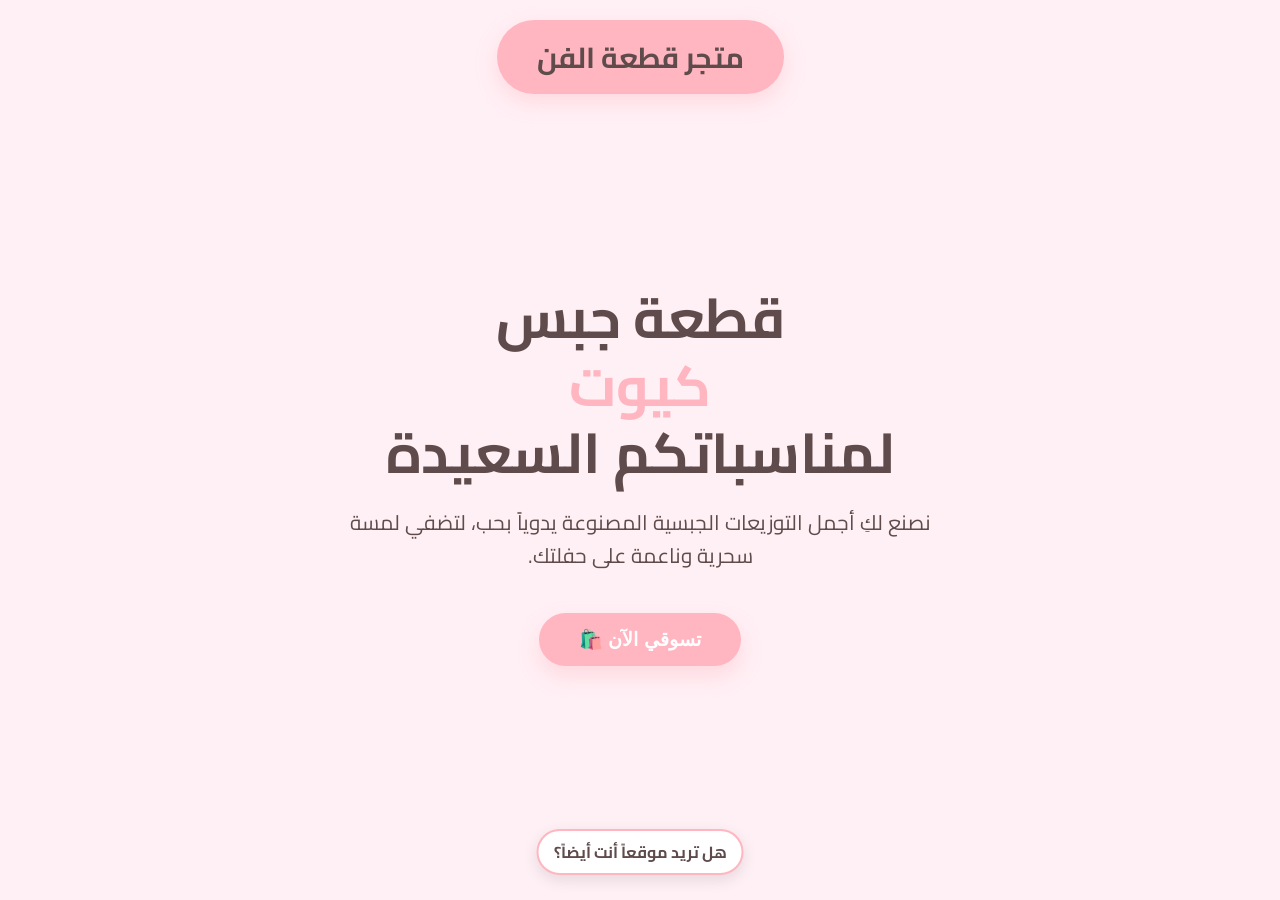
==== index.html @ 172065f5 "Initial commit" ====
<!DOCTYPE html>
<html lang="ar" dir="rtl">
<head>
    <meta charset="UTF-8">
    <meta name="viewport" content="width=device-width, initial-scale=1.0, maximum-scale=1.0, user-scalable=no">
    <title>متجر قطعة الفن</title>
    <link href="https://fonts.googleapis.com/css2?family=Cairo:wght@400;700&family=Vibes&display=swap" rel="stylesheet">
    <style>
        :root {
            --very-light-pink: #FFF0F5;
            --cute-pink: #FFB6C1;
            --text-dark: #5F4B4B;
            --white: #FFFFFF;
        }

        body, html {
            margin: 0;
            padding: 0;
            height: 100%;
            width: 100%;
            font-family: 'Cairo', sans-serif;
            background-color: var(--very-light-pink);
            animation: gradientBG 15s ease infinite;
            display: flex;
            flex-direction: column;
            align-items: center;
            justify-content: center;
            overflow-x: hidden !important; 
            max-width: 100vw;
        }

        .main-header {
            position: fixed;
            top: 20px;
            background-color: var(--cute-pink);
            padding: 10px 40px;
            border-radius: 50px;
            box-shadow: 0 8px 20px rgba(255, 182, 193, 0.4);
            z-index: 100;
            overflow: hidden;
            white-space: nowrap;
        }

        .main-header h2 {
            margin: 0;
            color: var(--text-dark);
            font-size: 1.5rem;
            font-weight: 700;
            position: relative;
            z-index: 2;
        }

        .main-header::before {
            content: '';
            position: absolute;
            top: 0;
            left: -150%;
            width: 50%;
            height: 100%;
            background: linear-gradient(to right, transparent, rgba(255, 255, 255, 0.4), transparent);
            transform: skewX(-25deg);
            animation: shine 4s infinite linear;
        }

        @keyframes shine {
            0% { left: -150%; }
            100% { left: 150%; }
        }

        #hero-section {
            width: 90%;
            max-width: 800px;
            text-align: center;
            position: relative;
            transition: all 0.8s cubic-bezier(0.4, 0, 0.2, 1);
            margin-top: 50px;
        }

        .hero-content {
            opacity: 0;
            transform: translateY(20px);
            animation: fadeInSlideUp 1s ease-out forwards;
        }

        .hero-content.title { animation-delay: 0.2s; }
        .hero-content.description { animation-delay: 0.5s; }
        .hero-content.button-area { animation-delay: 0.8s; }

        .hero-content h1 {
            font-size: 2.5rem;
            line-height: 1.2;
            margin: 0;
            color: var(--text-dark);
        }

        .cute-text {
            color: var(--cute-pink);
            display: inline-block;
            animation: pulseText 2s ease-in-out infinite;
        }

        .hero-content p {
            font-size: 1.1rem;
            color: var(--text-dark);
            margin: 20px 0 40px 0;
            line-height: 1.6;
            max-width: 600px;
            margin-left: auto;
            margin-right: auto;
        }

        .btn-shop {
            background-color: var(--cute-pink);
            color: white;
            padding: 15px 40px;
            font-size: 1.2rem;
            font-weight: bold;
            border-radius: 50px;
            text-decoration: none;
            display: inline-block;
            border: none;
            cursor: pointer;
            box-shadow: 0 10px 20px rgba(255, 182, 193, 0.4);
            animation: floatingButton 3s ease-in-out infinite;
            transition: transform 0.3s ease;
        }

        #shop-section {
            position: fixed;
            top: 0; bottom: 0; left: 0; right: 0;
            display: none;
            flex-direction: column;
            align-items: center;
            justify-content: flex-start; 
            background-color: var(--white);
            z-index: 10;
            padding: 60px 20px 100px 20px; 
            box-sizing: border-box;
            overflow-y: auto; 
            overflow-x: hidden;
            width: 100%;
        }

        .shop-title {
            font-size: 1.8rem;
            color: var(--text-dark);
            margin-bottom: 30px;
            text-align: center;
            opacity: 0;
            display: inline-block;
        }

        .animate-title {
            animation: fadeInSlideUp 0.8s forwards, pulseText 2s ease-in-out infinite 0.8s;
        }

        .products-grid {
            display: flex;
            gap: 20px;
            flex-wrap: wrap;
            justify-content: center;
            padding: 10px;
            width: 100%;
            max-width: 900px;
            box-sizing: border-box;
        }

        .product-box {
            width: 140px;
            height: 200px;
            background: var(--very-light-pink);
            border-radius: 25px;
            display: flex;
            flex-direction: column;
            align-items: center;
            justify-content: flex-end;
            border: 2px solid var(--cute-pink);
            opacity: 0;
            transform: scale(0.8);
            transition: all 0.4s ease;
            cursor: pointer;
            overflow: hidden; 
            position: relative;
        }

        #box1 { background-image: url('https://i.postimg.cc/43dP08pF/baby.jpg'); background-size: cover; background-position: center; }
        #box2 { background-image: url('https://i.postimg.cc/5NsnmdCM/Whats-App-Image-2026-04-03-at-1-02-06-AM.jpg'); background-size: cover; background-position: center; }
        #box3 { background-image: url('https://i.postimg.cc/3xnC2Pdm/tnzyl.jpg'); background-size: cover; background-position: center; }
        #box4 { background-image: url('https://i.postimg.cc/ZKCCmfWz/IMG-20261004-WA0001.jpg'); background-size: cover; background-position: center; }
        #box5 { background-image: url('https://i.postimg.cc/dtLLFWLp/IMG-20261004-WA0002.jpg'); background-size: cover; background-position: center; }

        .overlay-content {
            background-color: rgba(255, 255, 255, 0.9);
            padding: 8px;
            text-align: center;
            width: 100%;
            box-sizing: border-box;
        }

        .box-text { font-weight: bold; color: var(--text-dark); font-size: 0.8rem; }

        .wants-website {
            position: fixed;
            bottom: 15px;
            left: 50%;
            transform: translateX(-50%);
            background: var(--white);
            border: 2px solid var(--cute-pink);
            padding: 6px 15px;
            border-radius: 50px;
            cursor: pointer;
            z-index: 90;
            box-shadow: 0 5px 15px rgba(0,0,0,0.1);
            color: var(--text-dark);
            font-weight: bold;
            font-size: 0.95rem;
            white-space: nowrap;
            animation: bounceIn 1s ease-out backwards 2s;
            transition: 0.3s;
            direction: ltr; 
        }

        .wants-website:hover {
            background-color: var(--cute-pink);
            color: white;
            bottom: 18px;
        }

        .popup-overlay {
            position: fixed;
            inset: 0; 
            width: 100vw;
            height: 100vh;
            background: rgba(0,0,0,0.5);
            display: none;
            justify-content: center;
            align-items: center;
            z-index: 2000;
            backdrop-filter: blur(5px);
        }

        .popup-content {
            background: var(--white);
            padding: 25px;
            border-radius: 30px;
            text-align: center;
            max-width: 320px;
            width: 85%;
            position: relative;
            animation: popUpAnim 0.4s ease-out;
            box-shadow: 0 10px 30px rgba(0,0,0,0.2);
            margin: 0; 
        }

        .close-popup {
            position: absolute;
            top: 10px;
            right: 15px;
            font-size: 1.5rem;
            cursor: pointer;
            color: #aaa;
        }

        .btn-order-web {
            background-color: #ff99aa;
            color: white;
            padding: 12px 25px;
            border-radius: 30px;
            text-decoration: none;
            display: inline-block;
            margin-top: 15px;
            font-weight: bold;
            width: 80%;
            box-sizing: border-box;
        }

        @keyframes fadeInSlideUp { to { opacity: 1; transform: translateY(0); } }
        @keyframes pulseText { 0%, 100% { transform: scale(1); } 50% { transform: scale(1.05); } }
        @keyframes floatingButton { 0%, 100% { transform: translateY(0); } 50% { transform: translateY(-5px); } }
        @keyframes gradientBG { 0% { background-color: #FFF0F5; } 50% { background-color: #FFFAFA; } 100% { background-color: #FFF0F5; } }
        @keyframes bounceIn { from { opacity: 0; transform: translate(-50%, 20px) scale(0.5); } to { opacity: 1; transform: translate(-50%, 0) scale(1); } }
        @keyframes popUpAnim { from { transform: scale(0.8); opacity: 0; } to { transform: scale(1); opacity: 1; } }

        .hero-hide { opacity: 0; transform: scale(0.9); pointer-events: none; }
        .animate-box { animation: fadeInSlideUp 0.6s forwards; }

        .back-btn {
            margin-top: 30px;
            margin-bottom: 40px; 
            background: none;
            border: 1px solid var(--cute-pink);
            color: var(--cute-pink);
            padding: 10px 30px;
            border-radius: 20px;
            cursor: pointer;
            font-weight: bold;
            font-size: 1rem;
        }

        @media (min-width: 769px) {
            .hero-content h1 { font-size: 3.5rem; }
            .hero-content p { font-size: 1.3rem; }
            .product-box { width: 180px; height: 260px; }
            .box-text { font-size: 1.1rem; }
            .main-header h2 { font-size: 1.8rem; }
            .wants-website { bottom: 25px; font-size: 1rem; }
            #shop-section { justify-content: center; padding: 20px; } 
        }
    </style>
</head>
<body>

    <header class="main-header">
        <h2>متجر قطعة الفن</h2>
    </header>

    <section id="hero-section">
        <div class="hero-content title">
            <h1>قطعة جبس <br> <span class="cute-text">كيوت</span> <br> لمناسباتكم السعيدة </h1>
        </div>

        <div class="hero-content description">
            <p>نصنع لكِ أجمل التوزيعات الجبسية المصنوعة يدوياً بحب، لتضفي لمسة سحرية وناعمة على حفلتك.</p>
        </div>

        <div class="hero-content button-area">
            <button class="btn-shop" onclick="openShop()">تسوقي الآن 🛍️</button>
        </div>
    </section>

    <section id="shop-section">
        <h2 class="shop-title" id="shop-title">اختر تصنيفك المفضل ✨</h2>
        
        <div class="products-grid">
            <div class="product-box" id="box1" onclick="window.location.href='shell.html'">
                <div class="overlay-content">
                    <div class="box-text">توزيعات صدف</div>
                </div>
            </div>
            
            <div class="product-box" id="box2" onclick="window.location.href='star.html'">
                <div class="overlay-content">
                    <div class="box-text">توزيعات نجم</div>
                </div>
            </div>

            <div class="product-box" id="box3" onclick="window.location.href='incense.html'">
                <div class="overlay-content">
                    <div class="box-text">توزيعات بخور</div>
                </div>
            </div>

            <div class="product-box" id="box4" onclick="window.location.href='rose-candle.html'">
                <div class="overlay-content">
                    <div class="box-text">شمعة الورد</div>
                </div>
            </div>

            <div class="product-box" id="box5" onclick="window.location.href='shell-candle.html'">
                <div class="overlay-content">
                    <div class="box-text">شمعة الصدف</div>
                </div>
            </div>
        </div>

        <button class="back-btn" onclick="goBackToHome()">العودة للرئيسية</button>
    </section>

    <div class="wants-website" onclick="openPopup()">
        هل تريد موقعاً أنت أيضاً؟
    </div>

    <div class="popup-overlay" id="webPopup">
        <div class="popup-content">
            <span class="close-popup" onclick="closePopup()">&times;</span>
            <h3 style="color: var(--text-dark); margin-top: 0;">نصمم لك عالمك الخاص</h3>
            <p style="color: #777; font-size: 0.9rem;">يمكنك طلب موقع بالشكل الذي تريده، بتصاميم جذابة تناسب مشروعك!</p>
            <a href="https://wa.me/966578550197" target="_blank" class="btn-order-web">اطلب الآن عبر واتساب</a>
        </div>
    </div>

    <script>
        function openShop() {
            const hero = document.getElementById('hero-section');
            const header = document.querySelector('.main-header');
            const wantsWeb = document.querySelector('.wants-website');
            
            hero.classList.add('hero-hide');
            header.style.opacity = '0';
            wantsWeb.style.display = 'none';

            setTimeout(() => {
                hero.style.display = 'none';
                header.style.display = 'none';
                const shop = document.getElementById('shop-section');
                shop.style.display = 'flex';
                
                document.getElementById('shop-title').classList.add('animate-title');
                
                setTimeout(() => document.getElementById('box1').classList.add('animate-box'), 100);
                setTimeout(() => document.getElementById('box2').classList.add('animate-box'), 200);
                setTimeout(() => document.getElementById('box3').classList.add('animate-box'), 300);
                setTimeout(() => document.getElementById('box4').classList.add('animate-box'), 400);
                setTimeout(() => document.getElementById('box5').classList.add('animate-box'), 500);
            }, 600);
        }

        function checkUrlForShop() {
            if(window.location.hash === '#shop') {
                document.getElementById('hero-section').style.display = 'none';
                document.querySelector('.main-header').style.display = 'none';
                document.querySelector('.wants-website').style.display = 'none';
                
                const shop = document.getElementById('shop-section');
                shop.style.display = 'flex';
                
                document.getElementById('shop-title').style.opacity = '1';
                
                for(let i = 1; i <= 5; i++) {
                    let box = document.getElementById('box' + i);
                    if(box) {
                        box.style.opacity = '1';
                        box.style.transform = 'scale(1)';
                    }
                }
            }
        }

        checkUrlForShop();
        window.addEventListener('hashchange', checkUrlForShop);

        function goBackToHome() {
            window.location.href = window.location.pathname;
        }

        function openPopup() {
            document.getElementById('webPopup').style.display = 'flex';
        }

        function closePopup() {
            document.getElementById('webPopup').style.display = 'none';
        }

        window.onclick = function(event) {
            const popup = document.getElementById('webPopup');
            if (event.target == popup) {
                closePopup();
            }
        }
    </script>

</body>
</html>
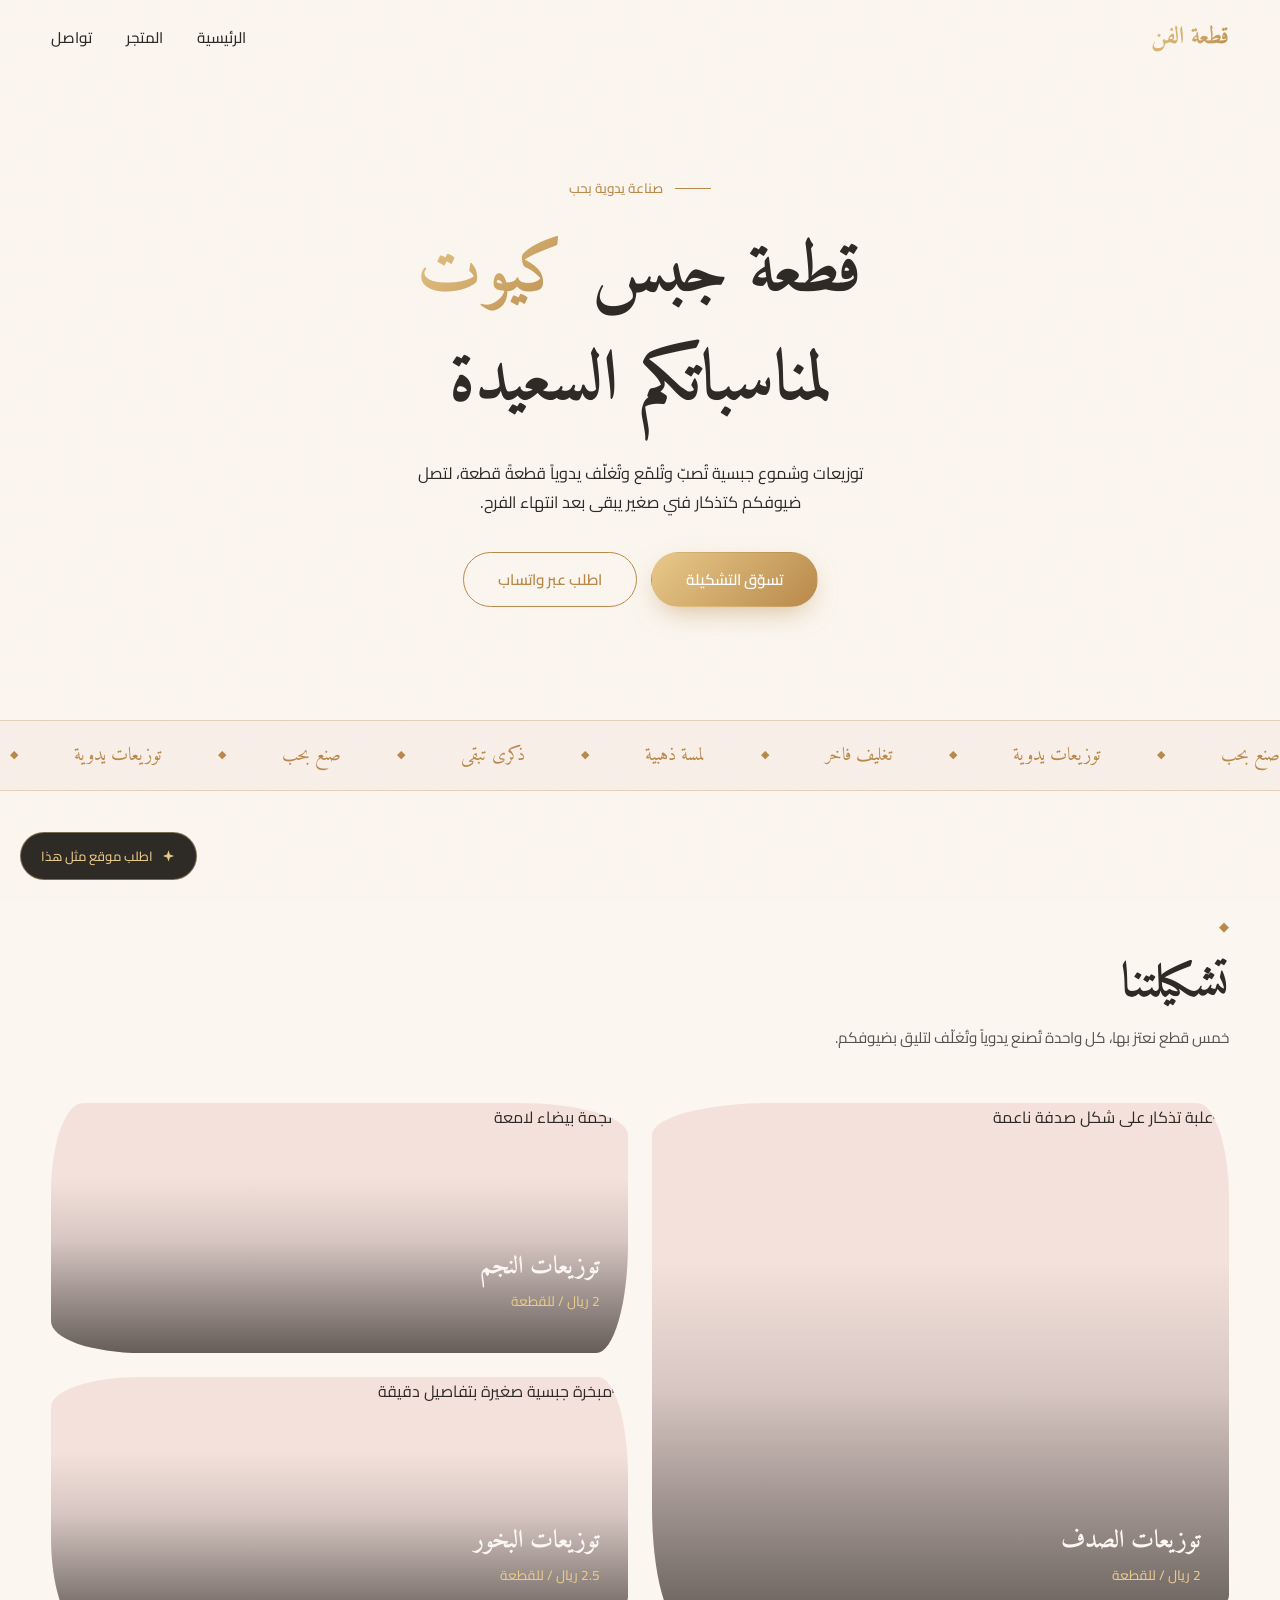
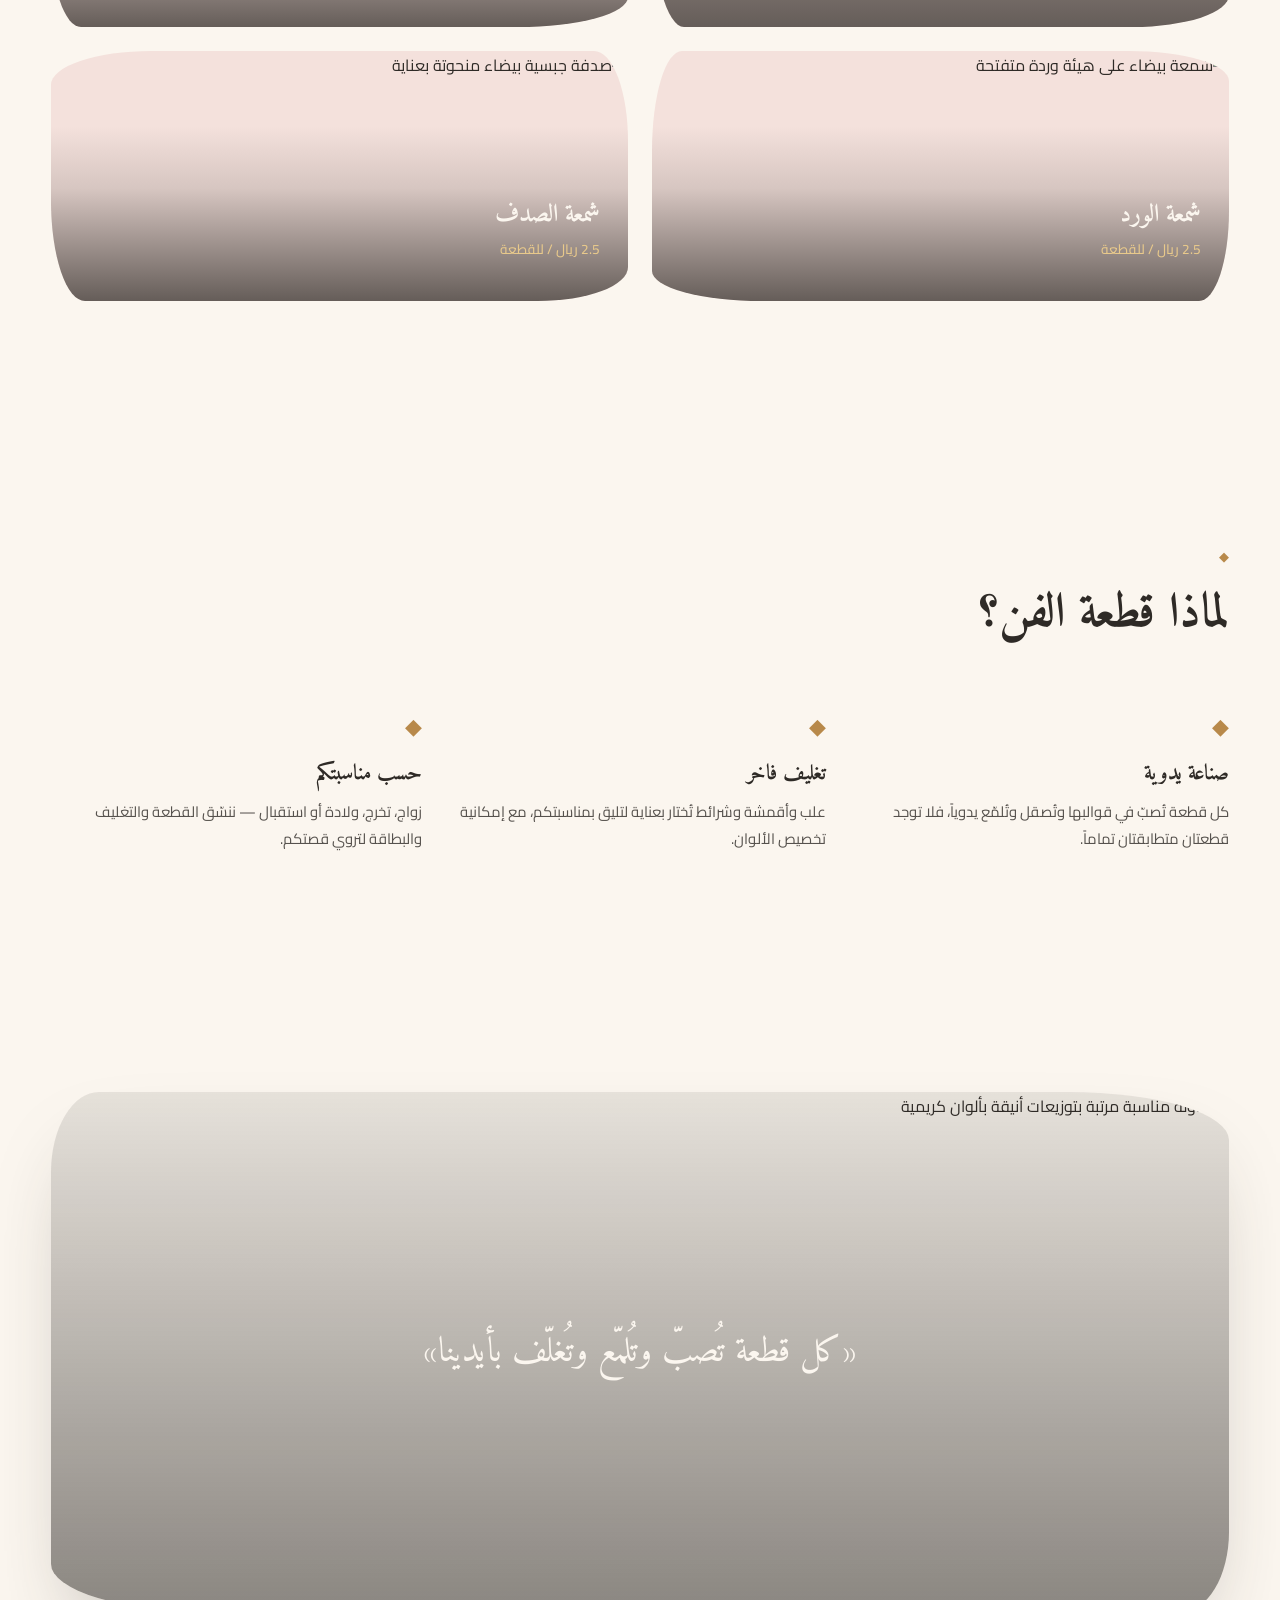
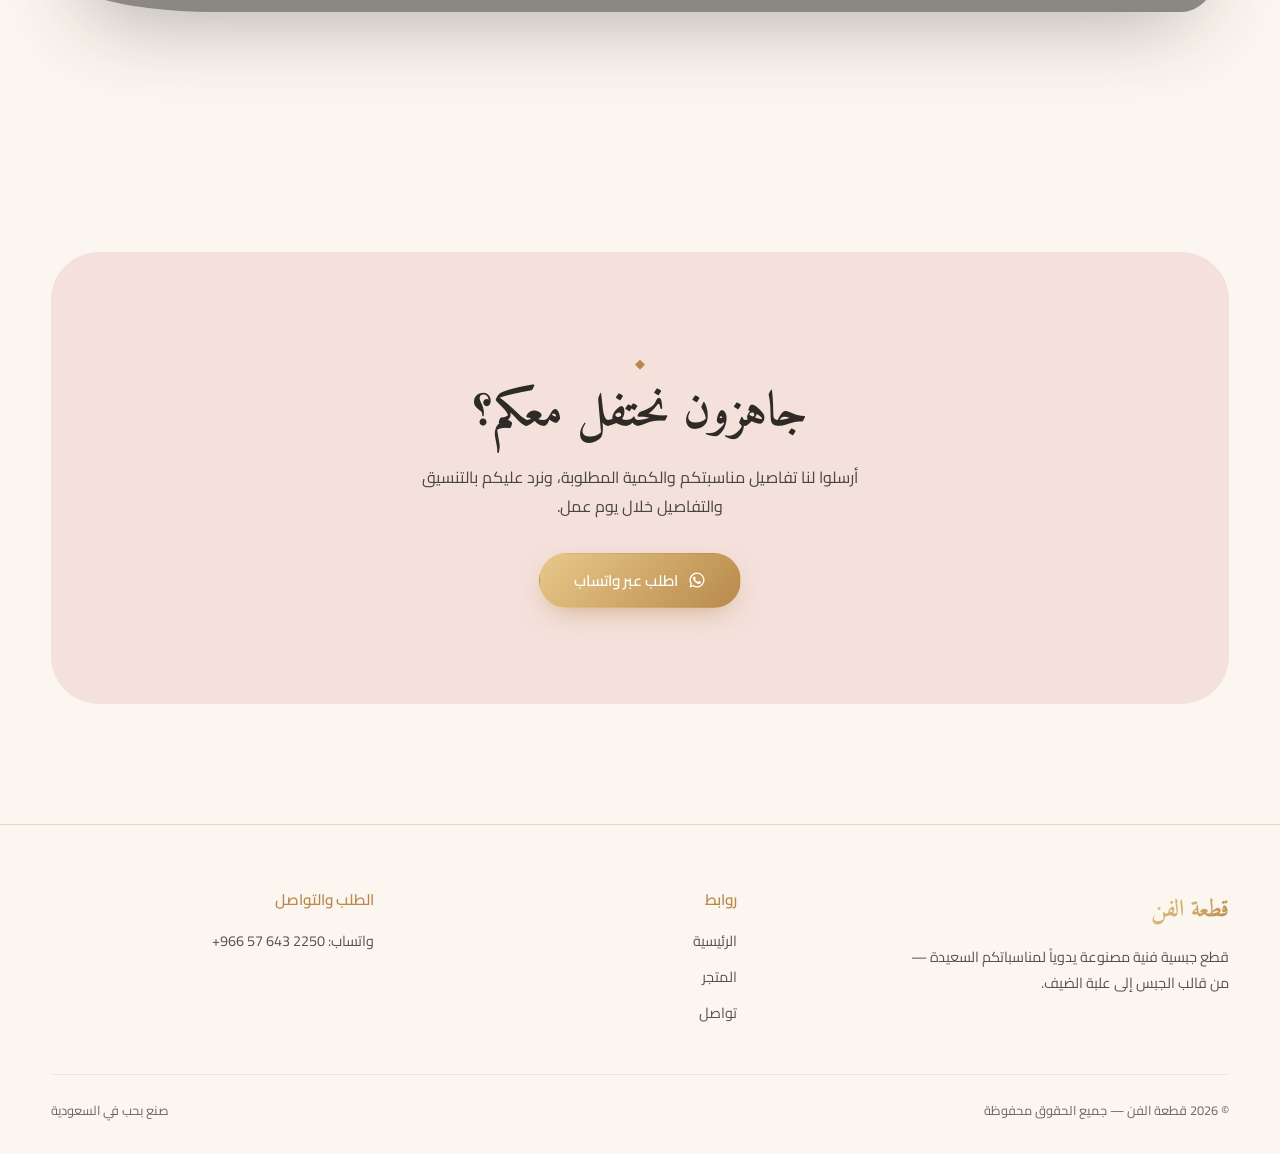
==== commit ac895523: "Initial commit" ====
--- a/index.html
+++ b/index.html
@@ -1,453 +1,188 @@
 <!DOCTYPE html>
 <html lang="ar" dir="rtl">
 <head>
-    <meta charset="UTF-8">
-    <meta name="viewport" content="width=device-width, initial-scale=1.0, maximum-scale=1.0, user-scalable=no">
-    <title>متجر قطعة الفن</title>
-    <link href="https://fonts.googleapis.com/css2?family=Cairo:wght@400;700&family=Vibes&display=swap" rel="stylesheet">
-    <style>
-        :root {
-            --very-light-pink: #FFF0F5;
-            --cute-pink: #FFB6C1;
-            --text-dark: #5F4B4B;
-            --white: #FFFFFF;
-        }
-
-        body, html {
-            margin: 0;
-            padding: 0;
-            height: 100%;
-            width: 100%;
-            font-family: 'Cairo', sans-serif;
-            background-color: var(--very-light-pink);
-            animation: gradientBG 15s ease infinite;
-            display: flex;
-            flex-direction: column;
-            align-items: center;
-            justify-content: center;
-            overflow-x: hidden !important; 
-            max-width: 100vw;
-        }
-
-        .main-header {
-            position: fixed;
-            top: 20px;
-            background-color: var(--cute-pink);
-            padding: 10px 40px;
-            border-radius: 50px;
-            box-shadow: 0 8px 20px rgba(255, 182, 193, 0.4);
-            z-index: 100;
-            overflow: hidden;
-            white-space: nowrap;
-        }
-
-        .main-header h2 {
-            margin: 0;
-            color: var(--text-dark);
-            font-size: 1.5rem;
-            font-weight: 700;
-            position: relative;
-            z-index: 2;
-        }
-
-        .main-header::before {
-            content: '';
-            position: absolute;
-            top: 0;
-            left: -150%;
-            width: 50%;
-            height: 100%;
-            background: linear-gradient(to right, transparent, rgba(255, 255, 255, 0.4), transparent);
-            transform: skewX(-25deg);
-            animation: shine 4s infinite linear;
-        }
-
-        @keyframes shine {
-            0% { left: -150%; }
-            100% { left: 150%; }
-        }
-
-        #hero-section {
-            width: 90%;
-            max-width: 800px;
-            text-align: center;
-            position: relative;
-            transition: all 0.8s cubic-bezier(0.4, 0, 0.2, 1);
-            margin-top: 50px;
-        }
-
-        .hero-content {
-            opacity: 0;
-            transform: translateY(20px);
-            animation: fadeInSlideUp 1s ease-out forwards;
-        }
-
-        .hero-content.title { animation-delay: 0.2s; }
-        .hero-content.description { animation-delay: 0.5s; }
-        .hero-content.button-area { animation-delay: 0.8s; }
-
-        .hero-content h1 {
-            font-size: 2.5rem;
-            line-height: 1.2;
-            margin: 0;
-            color: var(--text-dark);
-        }
-
-        .cute-text {
-            color: var(--cute-pink);
-            display: inline-block;
-            animation: pulseText 2s ease-in-out infinite;
-        }
-
-        .hero-content p {
-            font-size: 1.1rem;
-            color: var(--text-dark);
-            margin: 20px 0 40px 0;
-            line-height: 1.6;
-            max-width: 600px;
-            margin-left: auto;
-            margin-right: auto;
-        }
-
-        .btn-shop {
-            background-color: var(--cute-pink);
-            color: white;
-            padding: 15px 40px;
-            font-size: 1.2rem;
-            font-weight: bold;
-            border-radius: 50px;
-            text-decoration: none;
-            display: inline-block;
-            border: none;
-            cursor: pointer;
-            box-shadow: 0 10px 20px rgba(255, 182, 193, 0.4);
-            animation: floatingButton 3s ease-in-out infinite;
-            transition: transform 0.3s ease;
-        }
-
-        #shop-section {
-            position: fixed;
-            top: 0; bottom: 0; left: 0; right: 0;
-            display: none;
-            flex-direction: column;
-            align-items: center;
-            justify-content: flex-start; 
-            background-color: var(--white);
-            z-index: 10;
-            padding: 60px 20px 100px 20px; 
-            box-sizing: border-box;
-            overflow-y: auto; 
-            overflow-x: hidden;
-            width: 100%;
-        }
-
-        .shop-title {
-            font-size: 1.8rem;
-            color: var(--text-dark);
-            margin-bottom: 30px;
-            text-align: center;
-            opacity: 0;
-            display: inline-block;
-        }
-
-        .animate-title {
-            animation: fadeInSlideUp 0.8s forwards, pulseText 2s ease-in-out infinite 0.8s;
-        }
-
-        .products-grid {
-            display: flex;
-            gap: 20px;
-            flex-wrap: wrap;
-            justify-content: center;
-            padding: 10px;
-            width: 100%;
-            max-width: 900px;
-            box-sizing: border-box;
-        }
-
-        .product-box {
-            width: 140px;
-            height: 200px;
-            background: var(--very-light-pink);
-            border-radius: 25px;
-            display: flex;
-            flex-direction: column;
-            align-items: center;
-            justify-content: flex-end;
-            border: 2px solid var(--cute-pink);
-            opacity: 0;
-            transform: scale(0.8);
-            transition: all 0.4s ease;
-            cursor: pointer;
-            overflow: hidden; 
-            position: relative;
-        }
-
-        #box1 { background-image: url('https://i.postimg.cc/43dP08pF/baby.jpg'); background-size: cover; background-position: center; }
-        #box2 { background-image: url('https://i.postimg.cc/5NsnmdCM/Whats-App-Image-2026-04-03-at-1-02-06-AM.jpg'); background-size: cover; background-position: center; }
-        #box3 { background-image: url('https://i.postimg.cc/3xnC2Pdm/tnzyl.jpg'); background-size: cover; background-position: center; }
-        #box4 { background-image: url('https://i.postimg.cc/ZKCCmfWz/IMG-20261004-WA0001.jpg'); background-size: cover; background-position: center; }
-        #box5 { background-image: url('https://i.postimg.cc/dtLLFWLp/IMG-20261004-WA0002.jpg'); background-size: cover; background-position: center; }
-
-        .overlay-content {
-            background-color: rgba(255, 255, 255, 0.9);
-            padding: 8px;
-            text-align: center;
-            width: 100%;
-            box-sizing: border-box;
-        }
-
-        .box-text { font-weight: bold; color: var(--text-dark); font-size: 0.8rem; }
-
-        .wants-website {
-            position: fixed;
-            bottom: 15px;
-            left: 50%;
-            transform: translateX(-50%);
-            background: var(--white);
-            border: 2px solid var(--cute-pink);
-            padding: 6px 15px;
-            border-radius: 50px;
-            cursor: pointer;
-            z-index: 90;
-            box-shadow: 0 5px 15px rgba(0,0,0,0.1);
-            color: var(--text-dark);
-            font-weight: bold;
-            font-size: 0.95rem;
-            white-space: nowrap;
-            animation: bounceIn 1s ease-out backwards 2s;
-            transition: 0.3s;
-            direction: ltr; 
-        }
-
-        .wants-website:hover {
-            background-color: var(--cute-pink);
-            color: white;
-            bottom: 18px;
-        }
-
-        .popup-overlay {
-            position: fixed;
-            inset: 0; 
-            width: 100vw;
-            height: 100vh;
-            background: rgba(0,0,0,0.5);
-            display: none;
-            justify-content: center;
-            align-items: center;
-            z-index: 2000;
-            backdrop-filter: blur(5px);
-        }
-
-        .popup-content {
-            background: var(--white);
-            padding: 25px;
-            border-radius: 30px;
-            text-align: center;
-            max-width: 320px;
-            width: 85%;
-            position: relative;
-            animation: popUpAnim 0.4s ease-out;
-            box-shadow: 0 10px 30px rgba(0,0,0,0.2);
-            margin: 0; 
-        }
-
-        .close-popup {
-            position: absolute;
-            top: 10px;
-            right: 15px;
-            font-size: 1.5rem;
-            cursor: pointer;
-            color: #aaa;
-        }
-
-        .btn-order-web {
-            background-color: #ff99aa;
-            color: white;
-            padding: 12px 25px;
-            border-radius: 30px;
-            text-decoration: none;
-            display: inline-block;
-            margin-top: 15px;
-            font-weight: bold;
-            width: 80%;
-            box-sizing: border-box;
-        }
-
-        @keyframes fadeInSlideUp { to { opacity: 1; transform: translateY(0); } }
-        @keyframes pulseText { 0%, 100% { transform: scale(1); } 50% { transform: scale(1.05); } }
-        @keyframes floatingButton { 0%, 100% { transform: translateY(0); } 50% { transform: translateY(-5px); } }
-        @keyframes gradientBG { 0% { background-color: #FFF0F5; } 50% { background-color: #FFFAFA; } 100% { background-color: #FFF0F5; } }
-        @keyframes bounceIn { from { opacity: 0; transform: translate(-50%, 20px) scale(0.5); } to { opacity: 1; transform: translate(-50%, 0) scale(1); } }
-        @keyframes popUpAnim { from { transform: scale(0.8); opacity: 0; } to { transform: scale(1); opacity: 1; } }
-
-        .hero-hide { opacity: 0; transform: scale(0.9); pointer-events: none; }
-        .animate-box { animation: fadeInSlideUp 0.6s forwards; }
-
-        .back-btn {
-            margin-top: 30px;
-            margin-bottom: 40px; 
-            background: none;
-            border: 1px solid var(--cute-pink);
-            color: var(--cute-pink);
-            padding: 10px 30px;
-            border-radius: 20px;
-            cursor: pointer;
-            font-weight: bold;
-            font-size: 1rem;
-        }
-
-        @media (min-width: 769px) {
-            .hero-content h1 { font-size: 3.5rem; }
-            .hero-content p { font-size: 1.3rem; }
-            .product-box { width: 180px; height: 260px; }
-            .box-text { font-size: 1.1rem; }
-            .main-header h2 { font-size: 1.8rem; }
-            .wants-website { bottom: 25px; font-size: 1rem; }
-            #shop-section { justify-content: center; padding: 20px; } 
-        }
-    </style>
+  <meta charset="UTF-8">
+  <meta name="viewport" content="width=device-width, initial-scale=1.0">
+  <title>متجر قطعة الفن</title>
+  <meta name="description" content="قطعة الفن — توزيعات وشموع جبسية مصنوعة يدوياً بحب لمناسباتكم السعيدة. صدف، نجوم، مباخر وشموع فاخرة تُطلب عبر الواتساب.">
+  <meta property="og:title" content="قطعة الفن — توزيعات جبسية مصنوعة يدوياً">
+  <meta property="og:description" content="قطع جبسية فنية تضيف لمسة راقية لحفلاتكم ومناسباتكم — صناعة يدوية وتغليف فاخر.">
+  <meta property="og:type" content="website">
+  <meta property="og:image" content="https://i.postimg.cc/43dP08pF/baby.jpg">
+  <link rel="preconnect" href="https://fonts.googleapis.com">
+  <link rel="preconnect" href="https://fonts.gstatic.com" crossorigin>
+  <link href="https://fonts.googleapis.com/css2?family=Amiri:ital,wght@0,400;0,700;1,400;1,700&family=Cairo:wght@400;500;600;700&display=swap" rel="stylesheet">
+  <link rel="stylesheet" href="style.css">
+  <script src="main.js" defer></script>
 </head>
 <body>
 
-    <header class="main-header">
-        <h2>متجر قطعة الفن</h2>
-    </header>
+  <header class="navbar" data-testid="navbar">
+    <div class="container navbar-inner">
+      <a href="index.html" class="logo" data-testid="nav-logo">قطعة الفن</a>
+      <ul class="nav-links">
+        <li><a href="index.html" data-testid="nav-link-home">الرئيسية</a></li>
+        <li><a href="index.html#shop" data-testid="nav-link-shop">المتجر</a></li>
+        <li><a href="https://wa.me/966576432250?text=مرحباً،%20أرغب%20بالاستفسار%20عن%20التوزيعات" target="_blank" rel="noopener" data-testid="nav-link-contact">تواصل</a></li>
+      </ul>
+    </div>
+  </header>
 
-    <section id="hero-section">
-        <div class="hero-content title">
-            <h1>قطعة جبس <br> <span class="cute-text">كيوت</span> <br> لمناسباتكم السعيدة </h1>
+  <main>
+    <!-- Hero -->
+    <section class="hero">
+      <div class="container hero-grid">
+        <div class="hero-copy">
+          <span class="kicker" data-testid="hero-kicker">صناعة يدوية بحب</span>
+          <h1 class="hero-title" data-testid="hero-title">
+            <span class="line"><span>قطعة جبس <em class="accent">كيوت</em></span></span>
+            <span class="line"><span>لمناسباتكم السعيدة</span></span>
+          </h1>
+          <p class="hero-text" data-testid="hero-text">توزيعات وشموع جبسية تُصبّ وتُلمّع وتُغلّف يدوياً قطعةً قطعة، لتصل ضيوفكم كتذكار فني صغير يبقى بعد انتهاء الفرح.</p>
+          <div class="hero-cta">
+            <a href="#shop" class="btn btn-gold" data-testid="hero-shop-btn">تسوّق التشكيلة</a>
+            <a href="https://wa.me/966576432250?text=مرحباً،%20أرغب%20بالاستفسار%20عن%20التوزيعات" target="_blank" rel="noopener" class="btn btn-outline" data-testid="hero-whatsapp-btn">اطلب عبر واتساب</a>
+          </div>
         </div>
-
-        <div class="hero-content description">
-            <p>نصنع لكِ أجمل التوزيعات الجبسية المصنوعة يدوياً بحب، لتضفي لمسة سحرية وناعمة على حفلتك.</p>
-        </div>
-
-        <div class="hero-content button-area">
-            <button class="btn-shop" onclick="openShop()">تسوقي الآن 🛍️</button>
-        </div>
+      </div>
     </section>
 
-    <section id="shop-section">
-        <h2 class="shop-title" id="shop-title">اختر تصنيفك المفضل ✨</h2>
-        
-        <div class="products-grid">
-            <div class="product-box" id="box1" onclick="window.location.href='shell.html'">
-                <div class="overlay-content">
-                    <div class="box-text">توزيعات صدف</div>
-                </div>
-            </div>
-            
-            <div class="product-box" id="box2" onclick="window.location.href='star.html'">
-                <div class="overlay-content">
-                    <div class="box-text">توزيعات نجم</div>
-                </div>
-            </div>
+    <!-- Marquee -->
+    <div class="marquee" aria-hidden="true">
+      <div class="marquee-track">
+        <span>صنع بحب <i>◆</i> توزيعات يدوية <i>◆</i> تغليف فاخر <i>◆</i> لمسة ذهبية <i>◆</i> ذكرى تبقى <i>◆</i></span>
+        <span>صنع بحب <i>◆</i> توزيعات يدوية <i>◆</i> تغليف فاخر <i>◆</i> لمسة ذهبية <i>◆</i> ذكرى تبقى <i>◆</i></span>
+      </div>
+    </div>
 
-            <div class="product-box" id="box3" onclick="window.location.href='incense.html'">
-                <div class="overlay-content">
-                    <div class="box-text">توزيعات بخور</div>
-                </div>
-            </div>
-
-            <div class="product-box" id="box4" onclick="window.location.href='rose-candle.html'">
-                <div class="overlay-content">
-                    <div class="box-text">شمعة الورد</div>
-                </div>
-            </div>
-
-            <div class="product-box" id="box5" onclick="window.location.href='shell-candle.html'">
-                <div class="overlay-content">
-                    <div class="box-text">شمعة الصدف</div>
-                </div>
-            </div>
+    <!-- Shop / Bento -->
+    <section id="shop">
+      <div class="container">
+        <div class="reveal">
+          <span class="ornament">◆</span>
+          <h2 class="section-title" data-testid="shop-title">تشكيلتنا</h2>
+          <p class="section-sub">خمس قطع نعتز بها، كل واحدة تُصنع يدوياً وتُغلّف لتليق بضيوفكم.</p>
         </div>
-
-        <button class="back-btn" onclick="goBackToHome()">العودة للرئيسية</button>
+        <div class="bento">
+          <a href="shell.html" class="bento-item blob-1 reveal" data-testid="bento-shell">
+            <img src="https://i.postimg.cc/43dP08pF/baby.jpg" alt="علبة تذكار على شكل صدفة ناعمة" loading="lazy">
+            <div class="bento-info"><h3>توزيعات الصدف</h3><span class="bento-price">2 ريال / للقطعة</span><span class="bento-line"></span></div>
+          </a>
+          <a href="star.html" class="bento-item blob-2 reveal d1" data-testid="bento-star">
+            <img src="https://i.postimg.cc/5NsnmdCM/Whats-App-Image-2026-04-03-at-1-02-06-AM.jpg" alt="نجمة بيضاء لامعة" loading="lazy">
+            <div class="bento-info"><h3>توزيعات النجم</h3><span class="bento-price">2 ريال / للقطعة</span><span class="bento-line"></span></div>
+          </a>
+          <a href="incense.html" class="bento-item blob-3 reveal d2" data-testid="bento-incense">
+            <img src="https://i.postimg.cc/3xnC2Pdm/tnzyl.jpg" alt="مبخرة جبسية صغيرة بتفاصيل دقيقة" loading="lazy">
+            <div class="bento-info"><h3>توزيعات البخور</h3><span class="bento-price">2.5 ريال / للقطعة</span><span class="bento-line"></span></div>
+          </a>
+          <a href="rose-candle.html" class="bento-item blob-4 reveal d1" data-testid="bento-rose-candle">
+            <img src="https://i.postimg.cc/ZKCCmfWz/IMG-20261004-WA0001.jpg" alt="شمعة بيضاء على هيئة وردة متفتحة" loading="lazy">
+            <div class="bento-info"><h3>شمعة الورد</h3><span class="bento-price">2.5 ريال / للقطعة</span><span class="bento-line"></span></div>
+          </a>
+          <a href="shell-candle.html" class="bento-item blob-5 reveal d2" data-testid="bento-shell-candle">
+            <img src="https://i.postimg.cc/dtLLFWLp/IMG-20261004-WA0002.jpg" alt="صدفة جبسية بيضاء منحوتة بعناية" loading="lazy">
+            <div class="bento-info"><h3>شمعة الصدف</h3><span class="bento-price">2.5 ريال / للقطعة</span><span class="bento-line"></span></div>
+          </a>
+        </div>
+      </div>
     </section>
 
-    <div class="wants-website" onclick="openPopup()">
-        هل تريد موقعاً أنت أيضاً؟
+    <!-- Features -->
+    <section>
+      <div class="container">
+        <div class="reveal">
+          <span class="ornament">◆</span>
+          <h2 class="section-title" data-testid="features-title">لماذا قطعة الفن؟</h2>
+        </div>
+        <div class="features">
+          <div class="feature reveal" data-testid="feature-handmade">
+            <span class="diamond">◆</span>
+            <h3>صناعة يدوية</h3>
+            <p>كل قطعة تُصبّ في قوالبها وتُصقل وتُلمّع يدوياً، فلا توجد قطعتان متطابقتان تماماً.</p>
+          </div>
+          <div class="feature reveal d1" data-testid="feature-packaging">
+            <span class="diamond">◆</span>
+            <h3>تغليف فاخر</h3>
+            <p>علب وأقمشة وشرائط تُختار بعناية لتليق بمناسبتكم، مع إمكانية تخصيص الألوان.</p>
+          </div>
+          <div class="feature reveal d2" data-testid="feature-custom">
+            <span class="diamond">◆</span>
+            <h3>حسب مناسبتكم</h3>
+            <p>زواج، تخرج، ولادة أو استقبال — ننسّق القطعة والتغليف والبطاقة لتروي قصتكم.</p>
+          </div>
+        </div>
+      </div>
+    </section>
+
+    <!-- Lifestyle -->
+    <section>
+      <div class="container reveal">
+        <figure class="lifestyle-frame">
+          <img src="https://images.pexels.com/photos/36027418/pexels-photo-36027418.jpeg?auto=compress&cs=tinysrgb&dpr=2&h=650&w=940" alt="طاولة مناسبة مرتبة بتوزيعات أنيقة بألوان كريمية" loading="lazy">
+          <figcaption class="lifestyle-quote">
+            <p>«كل قطعة تُصبّ وتُلمّع وتُغلّف بأيدينا»</p>
+          </figcaption>
+        </figure>
+      </div>
+    </section>
+
+    <!-- CTA -->
+    <section>
+      <div class="container reveal">
+        <div class="cta-band">
+          <span class="ornament">◆</span>
+          <h2 data-testid="cta-title">جاهزون نحتفل معكم؟</h2>
+          <p>أرسلوا لنا تفاصيل مناسبتكم والكمية المطلوبة، ونرد عليكم بالتنسيق والتفاصيل خلال يوم عمل.</p>
+          <a href="https://wa.me/966576432250?text=مرحباً،%20أرغب%20بالاستفسار%20عن%20التوزيعات" target="_blank" rel="noopener" class="btn btn-gold" data-testid="cta-whatsapp-btn">
+            <svg viewBox="0 0 24 24" fill="currentColor" aria-hidden="true"><path d="M12 2a10 10 0 0 0-8.6 15.1L2 22l5-1.3A10 10 0 1 0 12 2zm0 18.2c-1.5 0-3-.4-4.2-1.2l-.3-.2-3 .8.8-2.9-.2-.3A8.2 8.2 0 1 1 12 20.2zm4.6-6.1c-.3-.1-1.5-.7-1.7-.8-.2-.1-.4-.1-.6.1-.2.3-.6.8-.8 1-.1.2-.3.2-.5.1a6.7 6.7 0 0 1-3.4-3c-.3-.4 0-.5.2-.7l.4-.5c.1-.2.1-.4 0-.5l-.8-1.9c-.2-.5-.4-.4-.6-.4h-.5c-.2 0-.5.1-.7.3-.2.3-.9.9-.9 2.2s.9 2.5 1.1 2.7c.1.2 1.8 2.8 4.4 3.9.6.3 1.1.4 1.5.6.6.2 1.2.2 1.6.1.5-.1 1.5-.6 1.7-1.2.2-.6.2-1.1.1-1.2 0-.2-.2-.2-.5-.3z"/></svg>
+            اطلب عبر واتساب
+          </a>
+        </div>
+      </div>
+    </section>
+  </main>
+
+  <footer class="footer">
+    <div class="container">
+      <div class="footer-grid">
+        <div>
+          <a href="index.html" class="logo" data-testid="footer-logo">قطعة الفن</a>
+          <p>قطع جبسية فنية مصنوعة يدوياً لمناسباتكم السعيدة — من قالب الجبس إلى علبة الضيف.</p>
+        </div>
+        <div>
+          <h4>روابط</h4>
+          <ul>
+            <li><a href="index.html" data-testid="footer-link-home">الرئيسية</a></li>
+            <li><a href="index.html#shop" data-testid="footer-link-shop">المتجر</a></li>
+            <li><a href="https://wa.me/966576432250?text=مرحباً،%20أرغب%20بالاستفسار%20عن%20التوزيعات" target="_blank" rel="noopener" data-testid="footer-link-contact">تواصل</a></li>
+          </ul>
+        </div>
+        <div>
+          <h4>الطلب والتواصل</h4>
+          <ul>
+            <li><a href="https://wa.me/966576432250?text=مرحباً،%20أرغب%20بالاستفسار%20عن%20التوزيعات" target="_blank" rel="noopener" data-testid="footer-whatsapp">واتساب: ‎+966 57 643 2250</a></li>
+          </ul>
+        </div>
+      </div>
+      <div class="footer-bottom">
+        <span data-testid="footer-rights">© 2026 قطعة الفن — جميع الحقوق محفوظة</span>
+        <span>صنع بحب في السعودية</span>
+      </div>
     </div>
+  </footer>
 
-    <div class="popup-overlay" id="webPopup">
-        <div class="popup-content">
-            <span class="close-popup" onclick="closePopup()">&times;</span>
-            <h3 style="color: var(--text-dark); margin-top: 0;">نصمم لك عالمك الخاص</h3>
-            <p style="color: #777; font-size: 0.9rem;">يمكنك طلب موقع بالشكل الذي تريده، بتصاميم جذابة تناسب مشروعك!</p>
-            <a href="https://wa.me/966578550197" target="_blank" class="btn-order-web">اطلب الآن عبر واتساب</a>
-        </div>
+  <button class="site-cta-fab" data-testid="popup-open-btn" aria-haspopup="dialog">
+    <svg viewBox="0 0 24 24" fill="currentColor" aria-hidden="true"><path d="M12 2l2.2 6.6L21 11l-6.8 2.4L12 20l-2.2-6.6L3 11l6.8-2.4z"/></svg>
+    اطلب موقع مثل هذا
+  </button>
+  <div class="popup" id="site-popup" role="dialog" aria-modal="true" aria-hidden="true" data-testid="site-popup">
+    <div class="popup-card">
+      <button class="popup-close" data-testid="popup-close-btn" aria-label="إغلاق">✕</button>
+      <h3>أعجبك الموقع؟</h3>
+      <p>اطلب موقعاً أنيقاً مثل هذا لعرض منتجاتك واستقبال طلباتك عبر واتساب.</p>
+      <a href="https://wa.me/966578550197?text=مرحباً،%20أرغب%20بطلب%20موقع%20مثل%20«قطعة%20الفن»" target="_blank" rel="noopener" class="btn btn-gold" data-testid="popup-whatsapp-btn">تواصل عبر واتساب</a>
     </div>
-
-    <script>
-        function openShop() {
-            const hero = document.getElementById('hero-section');
-            const header = document.querySelector('.main-header');
-            const wantsWeb = document.querySelector('.wants-website');
-            
-            hero.classList.add('hero-hide');
-            header.style.opacity = '0';
-            wantsWeb.style.display = 'none';
-
-            setTimeout(() => {
-                hero.style.display = 'none';
-                header.style.display = 'none';
-                const shop = document.getElementById('shop-section');
-                shop.style.display = 'flex';
-                
-                document.getElementById('shop-title').classList.add('animate-title');
-                
-                setTimeout(() => document.getElementById('box1').classList.add('animate-box'), 100);
-                setTimeout(() => document.getElementById('box2').classList.add('animate-box'), 200);
-                setTimeout(() => document.getElementById('box3').classList.add('animate-box'), 300);
-                setTimeout(() => document.getElementById('box4').classList.add('animate-box'), 400);
-                setTimeout(() => document.getElementById('box5').classList.add('animate-box'), 500);
-            }, 600);
-        }
-
-        function checkUrlForShop() {
-            if(window.location.hash === '#shop') {
-                document.getElementById('hero-section').style.display = 'none';
-                document.querySelector('.main-header').style.display = 'none';
-                document.querySelector('.wants-website').style.display = 'none';
-                
-                const shop = document.getElementById('shop-section');
-                shop.style.display = 'flex';
-                
-                document.getElementById('shop-title').style.opacity = '1';
-                
-                for(let i = 1; i <= 5; i++) {
-                    let box = document.getElementById('box' + i);
-                    if(box) {
-                        box.style.opacity = '1';
-                        box.style.transform = 'scale(1)';
-                    }
-                }
-            }
-        }
-
-        checkUrlForShop();
-        window.addEventListener('hashchange', checkUrlForShop);
-
-        function goBackToHome() {
-            window.location.href = window.location.pathname;
-        }
-
-        function openPopup() {
-            document.getElementById('webPopup').style.display = 'flex';
-        }
-
-        function closePopup() {
-            document.getElementById('webPopup').style.display = 'none';
-        }
-
-        window.onclick = function(event) {
-            const popup = document.getElementById('webPopup');
-            if (event.target == popup) {
-                closePopup();
-            }
-        }
-    </script>
-
+  </div>
 </body>
 </html>
--- a/style.css
+++ b/style.css
@@ -0,0 +1,363 @@
+/* ============================================================
+   قطعة الفن — Luxury Gypsum Favors
+   Palette: Ivory / Nude / Deep Gold / Light Gold / Ink
+   ============================================================ */
+
+:root {
+  --ivory: #FBF6EF;
+  --nude: #F4E1DC;
+  --gold: #B8894A;
+  --gold-light: #E8C98B;
+  --ink: #2E2A26;
+  --gold-grad: linear-gradient(135deg, #E8C98B 0%, #B8894A 100%);
+  --ease: cubic-bezier(.2, .8, .2, 1);
+  --font-head: 'Amiri', serif;
+  --font-body: 'Cairo', sans-serif;
+}
+
+* { margin: 0; padding: 0; box-sizing: border-box; }
+
+html { scroll-behavior: smooth; }
+
+body {
+  font-family: var(--font-body);
+  font-weight: 400;
+  background: var(--ivory);
+  color: var(--ink);
+  line-height: 1.8;
+  overflow-x: hidden;
+}
+
+/* subtle grain */
+body::after {
+  content: '';
+  position: fixed;
+  inset: 0;
+  pointer-events: none;
+  z-index: 1;
+  opacity: .05;
+  background-image: url("data:image/svg+xml,%3Csvg xmlns='http://www.w3.org/2000/svg' width='120' height='120'%3E%3Cfilter id='n'%3E%3CfeTurbulence type='fractalNoise' baseFrequency='0.9' numOctaves='2'/%3E%3C/filter%3E%3Crect width='120' height='120' filter='url(%23n)' opacity='0.5'/%3E%3C/svg%3E");
+}
+
+::selection { background: var(--gold-light); color: var(--ink); }
+
+img { max-width: 100%; display: block; }
+
+h1, h2, h3, h4 { font-family: var(--font-head); line-height: 1.5; font-weight: 700; }
+
+a { color: inherit; text-decoration: none; }
+
+.container { width: min(1200px, 92%); margin-inline: auto; }
+
+section { padding-block: 72px; position: relative; z-index: 2; }
+@media (min-width: 1024px) { section { padding-block: 120px; } }
+
+/* ---------- Ornaments & shared bits ---------- */
+.ornament { color: var(--gold); font-size: .8rem; letter-spacing: 0; }
+
+.gold-divider {
+  width: 72px; height: 1px; border: 0;
+  background: linear-gradient(to left, transparent, var(--gold), transparent);
+  margin-block: 20px;
+}
+
+.kicker {
+  display: inline-flex; align-items: center; gap: 12px;
+  font-size: .85rem; font-weight: 500; color: var(--gold);
+}
+.kicker::before { content: ''; width: 36px; height: 1px; background: var(--gold); }
+
+.section-title { font-size: clamp(1.9rem, 4vw, 3rem); margin-block: 8px 4px; }
+.section-sub { max-width: 520px; font-size: .95rem; opacity: .8; }
+
+/* ---------- Buttons ---------- */
+.btn {
+  display: inline-flex; align-items: center; justify-content: center; gap: 10px;
+  min-height: 48px; padding: 13px 34px;
+  border-radius: 999px;
+  font-family: var(--font-body); font-weight: 600; font-size: .95rem;
+  cursor: pointer; border: 1px solid transparent;
+  transition: transform .4s var(--ease), box-shadow .4s var(--ease), background-color .4s var(--ease), color .4s var(--ease);
+}
+.btn svg { width: 18px; height: 18px; flex: none; }
+.btn-gold {
+  background: var(--gold-grad); color: #fff;
+  box-shadow: 0 10px 28px -10px rgba(184, 137, 74, .65);
+}
+.btn-gold:hover { transform: translateY(-3px); box-shadow: 0 18px 36px -12px rgba(184, 137, 74, .75); }
+.btn-outline { border-color: var(--gold); color: var(--gold); background: transparent; }
+.btn-outline:hover { background: rgba(184, 137, 74, .08); transform: translateY(-3px); }
+
+/* ---------- Navbar ---------- */
+.navbar {
+  position: fixed; inset-inline: 0; top: 0; z-index: 50;
+  transition: background-color .4s var(--ease), box-shadow .4s var(--ease), backdrop-filter .4s var(--ease);
+}
+.navbar.scrolled {
+  background: rgba(251, 246, 239, .85);
+  -webkit-backdrop-filter: blur(16px);
+  backdrop-filter: blur(16px);
+  box-shadow: 0 1px 0 rgba(184, 137, 74, .25);
+}
+.navbar-inner {
+  display: flex; align-items: center; justify-content: space-between;
+  padding-block: 16px;
+}
+.logo {
+  font-family: var(--font-head); font-weight: 700;
+  font-size: 1.5rem;
+  background: var(--gold-grad);
+  -webkit-background-clip: text; background-clip: text;
+  -webkit-text-fill-color: transparent; color: transparent;
+}
+.nav-links { display: none; align-items: center; gap: 34px; list-style: none; }
+.nav-links a { font-weight: 500; font-size: .95rem; position: relative; padding-block: 4px; }
+.nav-links a::after {
+  content: ''; position: absolute; bottom: 0; inset-inline-start: 0;
+  width: 0; height: 1px; background: var(--gold);
+  transition: width .4s var(--ease);
+}
+.nav-links a:hover::after { width: 100%; }
+@media (min-width: 768px) { .nav-links { display: flex; } }
+
+/* ---------- Hero ---------- */
+.hero {
+  min-height: 80svh;
+  display: flex; align-items: center; justify-content: center;
+  padding-top: 120px; padding-bottom: 64px; text-align: center;
+}
+.hero-grid { max-width: 800px; margin: 0 auto; display: flex; flex-direction: column; align-items: center; }
+
+.hero-title {
+  font-size: clamp(2.5rem, 7vw, 4.4rem);
+  line-height: 1.55; margin-block: 18px 22px;
+}
+.hero-title .line { display: block; overflow: hidden; padding-bottom: .12em; margin-bottom: -.12em; }
+.hero-title .line > span {
+  display: block; transform: translateY(115%);
+  animation: lineUp .7s var(--ease) forwards;
+}
+.hero-title .line:nth-child(2) > span { animation-delay: .18s; }
+@keyframes lineUp { to { transform: translateY(0); } }
+
+.accent {
+  font-style: italic;
+  background: var(--gold-grad);
+  -webkit-background-clip: text; background-clip: text;
+  -webkit-text-fill-color: transparent; color: transparent;
+}
+
+.hero-text { max-width: 480px; margin: 0 auto; font-size: 1.02rem; opacity: .85; animation: fadeUp .6s var(--ease) .45s both; }
+.hero-cta { display: flex; flex-wrap: wrap; justify-content: center; gap: 14px; margin-top: 34px; animation: fadeUp .6s var(--ease) .6s both; }
+@keyframes fadeUp { from { opacity: 0; transform: translateY(24px); } to { opacity: 1; transform: translateY(0); } }
+
+/* ---------- Marquee ---------- */
+.marquee {
+  border-block: 1px solid rgba(184, 137, 74, .3);
+  padding-block: 18px; overflow: hidden;
+  background: rgba(244, 225, 220, .35);
+}
+.marquee-track {
+  display: flex; gap: 56px; width: max-content;
+  white-space: nowrap;
+  animation: marquee 36s linear infinite;
+}
+.marquee-track span {
+  font-family: var(--font-head); font-size: 1.15rem; color: var(--gold);
+  display: inline-flex; align-items: center; gap: 56px;
+}
+.marquee-track i { font-style: normal; font-size: .7rem; color: var(--gold); }
+@keyframes marquee { to { transform: translateX(50%); } }
+
+/* ---------- Bento grid ---------- */
+.bento {
+  display: grid; gap: 20px; margin-top: 52px;
+  grid-auto-rows: 300px;
+}
+.bento-item {
+  position: relative; overflow: hidden; display: block;
+  background: var(--nude);
+  transition: box-shadow .5s var(--ease);
+}
+.bento-item img {
+  position: absolute; inset: 0; width: 100%; height: 100%; object-fit: cover;
+  transition: transform .6s var(--ease);
+}
+.bento-item::after {
+  content: ''; position: absolute; inset: 0;
+  background: linear-gradient(to top, rgba(46,42,38,.72) 0%, rgba(46,42,38,.15) 45%, transparent 70%);
+  transition: background-color .5s var(--ease), opacity .5s var(--ease);
+}
+.bento-info { position: absolute; z-index: 2; bottom: 0; inset-inline: 0; padding: 26px 28px; }
+.bento-info h3 { color: var(--ivory); font-size: 1.55rem; }
+.bento-price { color: var(--gold-light); font-size: .85rem; font-weight: 500; }
+.bento-line { display: block; width: 0; height: 2px; background: var(--gold-grad); margin-top: 10px; transition: width .5s var(--ease); }
+.bento-item:hover img { transform: scale(1.05); }
+.bento-item:hover .bento-line { width: 56px; }
+.bento-item:hover { box-shadow: 0 30px 60px -25px rgba(46,42,38,.45); }
+
+.blob-1 { border-radius: 120px 32px 96px 32px / 32px 96px 32px 120px; }
+.blob-2 { border-radius: 32px 110px 32px 90px / 90px 32px 110px 32px; }
+.blob-3 { border-radius: 90px 30px 110px 30px / 30px 100px 30px 90px; }
+.blob-4 { border-radius: 30px 100px 30px 110px / 100px 30px 90px 30px; }
+.blob-5 { border-radius: 100px 34px 90px 34px / 34px 90px 34px 100px; }
+
+@media (min-width: 768px) {
+  .bento { grid-template-columns: repeat(2, 1fr); grid-auto-rows: 280px; }
+}
+@media (min-width: 1024px) {
+  .bento { grid-template-columns: repeat(6, 1fr); grid-auto-rows: 250px; gap: 24px; }
+  .bento-item:nth-child(1) { grid-column: span 3; grid-row: span 2; }
+  .bento-item:nth-child(2) { grid-column: span 3; }
+  .bento-item:nth-child(3) { grid-column: span 3; }
+  .bento-item:nth-child(4) { grid-column: span 3; }
+  .bento-item:nth-child(5) { grid-column: span 3; }
+}
+
+/* ---------- Features ---------- */
+.features { display: grid; gap: 44px; margin-top: 56px; }
+@media (min-width: 768px) { .features { grid-template-columns: repeat(3, 1fr); gap: 32px; } }
+.feature { text-align: start; }
+.feature .diamond { color: var(--gold); font-size: 1.4rem; }
+.feature h3 { font-size: 1.35rem; margin-block: 12px 8px; }
+.feature p { font-size: .93rem; opacity: .8; }
+
+/* ---------- Lifestyle strip ---------- */
+.lifestyle-frame {
+  position: relative; overflow: hidden;
+  border-radius: 48px 160px 48px 160px / 80px 48px 80px 48px;
+  box-shadow: 0 40px 90px -40px rgba(46,42,38,.4);
+}
+.lifestyle-frame img { width: 100%; height: clamp(300px, 55vw, 520px); object-fit: cover; }
+.lifestyle-quote {
+  position: absolute; inset: 0; display: grid; place-items: center;
+  background: linear-gradient(to top, rgba(46,42,38,.55), rgba(46,42,38,.1));
+  padding: 32px; text-align: center;
+}
+.lifestyle-quote p {
+  font-family: var(--font-head); font-size: clamp(1.4rem, 3.4vw, 2.2rem);
+  color: var(--ivory); max-width: 640px;
+}
+
+/* ---------- CTA ---------- */
+.cta-band { background: var(--nude); border-radius: 48px; padding: clamp(48px, 8vw, 96px) clamp(24px, 6vw, 80px); text-align: center; }
+.cta-band h2 { font-size: clamp(1.9rem, 4.5vw, 3rem); }
+.cta-band p { margin: 14px auto 32px; max-width: 480px; opacity: .85; }
+
+/* ---------- Footer ---------- */
+.footer { border-top: 1px solid rgba(184,137,74,.3); padding-block: 64px 32px; position: relative; z-index: 2; }
+.footer-grid { display: grid; gap: 40px; }
+@media (min-width: 768px) { .footer-grid { grid-template-columns: 1.4fr 1fr 1fr; } }
+.footer h4 { font-family: var(--font-body); font-weight: 600; font-size: .95rem; margin-bottom: 16px; color: var(--gold); }
+.footer p { font-size: .9rem; opacity: .8; max-width: 320px; margin-top: 12px; }
+.footer ul { list-style: none; display: grid; gap: 10px; font-size: .9rem; }
+.footer ul a { opacity: .8; transition: opacity .3s var(--ease), color .3s var(--ease); }
+.footer ul a:hover { opacity: 1; color: var(--gold); }
+.footer-bottom {
+  margin-top: 48px; padding-top: 24px;
+  border-top: 1px solid rgba(184,137,74,.2);
+  display: flex; flex-wrap: wrap; gap: 8px; justify-content: space-between;
+  font-size: .8rem; opacity: .7;
+}
+
+/* ---------- Product page ---------- */
+.product-main { padding-top: 110px; }
+.p-banner {
+  overflow: hidden; position: relative;
+  border-radius: 40px 140px 40px 140px / 70px 40px 70px 40px;
+  box-shadow: 0 40px 90px -40px rgba(46,42,38,.4);
+}
+.p-banner img {
+  width: 100%; aspect-ratio: 4 / 5; object-fit: cover;
+  animation: kenburns 22s ease-in-out infinite alternate;
+}
+@media (min-width: 768px) { .p-banner img { aspect-ratio: 16 / 9; } }
+@keyframes kenburns { from { transform: scale(1); } to { transform: scale(1.07); } }
+
+.p-body { max-width: 720px; margin-inline: auto; padding-block: 72px 96px; }
+.p-title { font-size: clamp(2.1rem, 5vw, 3.4rem); }
+.p-desc { margin-top: 8px; font-size: 1.05rem; opacity: .88; }
+.p-price-row { display: flex; flex-wrap: wrap; align-items: center; gap: 16px; margin-top: 30px; }
+.price-badge {
+  display: inline-flex; align-items: baseline; gap: 6px;
+  background: var(--gold-grad); color: #fff;
+  padding: 10px 26px; border-radius: 999px;
+  font-weight: 700; font-size: 1.15rem;
+  box-shadow: 0 12px 26px -12px rgba(184,137,74,.7);
+}
+.price-badge small { font-weight: 500; font-size: .78rem; opacity: .9; }
+.min-note { font-size: .82rem; color: var(--gold); font-weight: 500; }
+.p-actions { display: flex; flex-wrap: wrap; gap: 14px; margin-top: 38px; }
+
+.others { display: grid; grid-template-columns: repeat(2, 1fr); gap: 22px; margin-top: 48px; }
+@media (min-width: 768px) { .others { grid-template-columns: repeat(4, 1fr); } }
+.other-item { text-align: center; }
+.other-item img {
+  width: 100%; aspect-ratio: 1; object-fit: cover;
+  border-radius: 46% 54% 50% 50% / 54% 46% 54% 46%;
+  transition: transform .5s var(--ease);
+}
+.other-item:hover img { transform: scale(1.06); }
+.other-item span { display: block; margin-top: 12px; font-family: var(--font-head); font-size: 1.05rem; }
+
+/* ---------- Popup ---------- */
+.site-cta-fab {
+  position: fixed; left: 20px; bottom: 20px; z-index: 60;
+  display: inline-flex; align-items: center; gap: 8px;
+  background: var(--ink); color: var(--gold-light);
+  border: 1px solid rgba(232,201,139,.4);
+  padding: 11px 20px; border-radius: 999px;
+  font-family: var(--font-body); font-size: .82rem; font-weight: 500;
+  cursor: pointer;
+  transition: transform .4s var(--ease), box-shadow .4s var(--ease);
+}
+.site-cta-fab:hover { transform: translateY(-3px); box-shadow: 0 16px 32px -12px rgba(46,42,38,.6); }
+.site-cta-fab svg { width: 15px; height: 15px; }
+
+.popup {
+  position: fixed; inset: 0; z-index: 70;
+  display: none; place-items: center; padding: 24px;
+  background: rgba(46,42,38,.45);
+  -webkit-backdrop-filter: blur(6px); backdrop-filter: blur(6px);
+}
+.popup.open { display: grid; }
+.popup-card {
+  position: relative; background: var(--ivory);
+  border-radius: 32px 90px 32px 90px / 60px 32px 60px 32px;
+  border: 1px solid rgba(184,137,74,.4);
+  padding: 52px 40px 44px; max-width: 420px; width: 100%;
+  text-align: center;
+  animation: fadeUp .45s var(--ease) both;
+}
+.popup-card h3 { font-size: 1.7rem; margin-bottom: 10px; }
+.popup-card p { font-size: .92rem; opacity: .8; margin-bottom: 26px; }
+.popup-close {
+  position: absolute; top: 16px; inset-inline-end: 16px;
+  width: 38px; height: 38px; border-radius: 50%;
+  border: 1px solid rgba(184,137,74,.4); background: transparent;
+  color: var(--ink); font-size: 1rem; cursor: pointer;
+  transition: background-color .3s var(--ease);
+}
+.popup-close:hover { background: rgba(184,137,74,.12); }
+
+/* ---------- Reveal on scroll ---------- */
+.reveal { opacity: 0; transform: translateY(32px); transition: opacity .7s ease, transform .7s var(--ease); }
+.reveal.visible { opacity: 1; transform: none; }
+.reveal.d1 { transition-delay: .12s; }
+.reveal.d2 { transition-delay: .24s; }
+.reveal.d3 { transition-delay: .36s; }
+
+/* ---------- Small screens ---------- */
+@media (max-width: 480px) {
+  .btn { width: 100%; }
+  .hero-cta, .p-actions { flex-direction: column; }
+  .bento { grid-auto-rows: 260px; }
+}
+
+/* ---------- Reduced motion ---------- */
+@media (prefers-reduced-motion: reduce) {
+  html { scroll-behavior: auto; }
+  *, *::before, *::after { animation: none !important; transition: none !important; }
+  .reveal { opacity: 1; transform: none; }
+  .hero-title .line > span { transform: none; }
+}
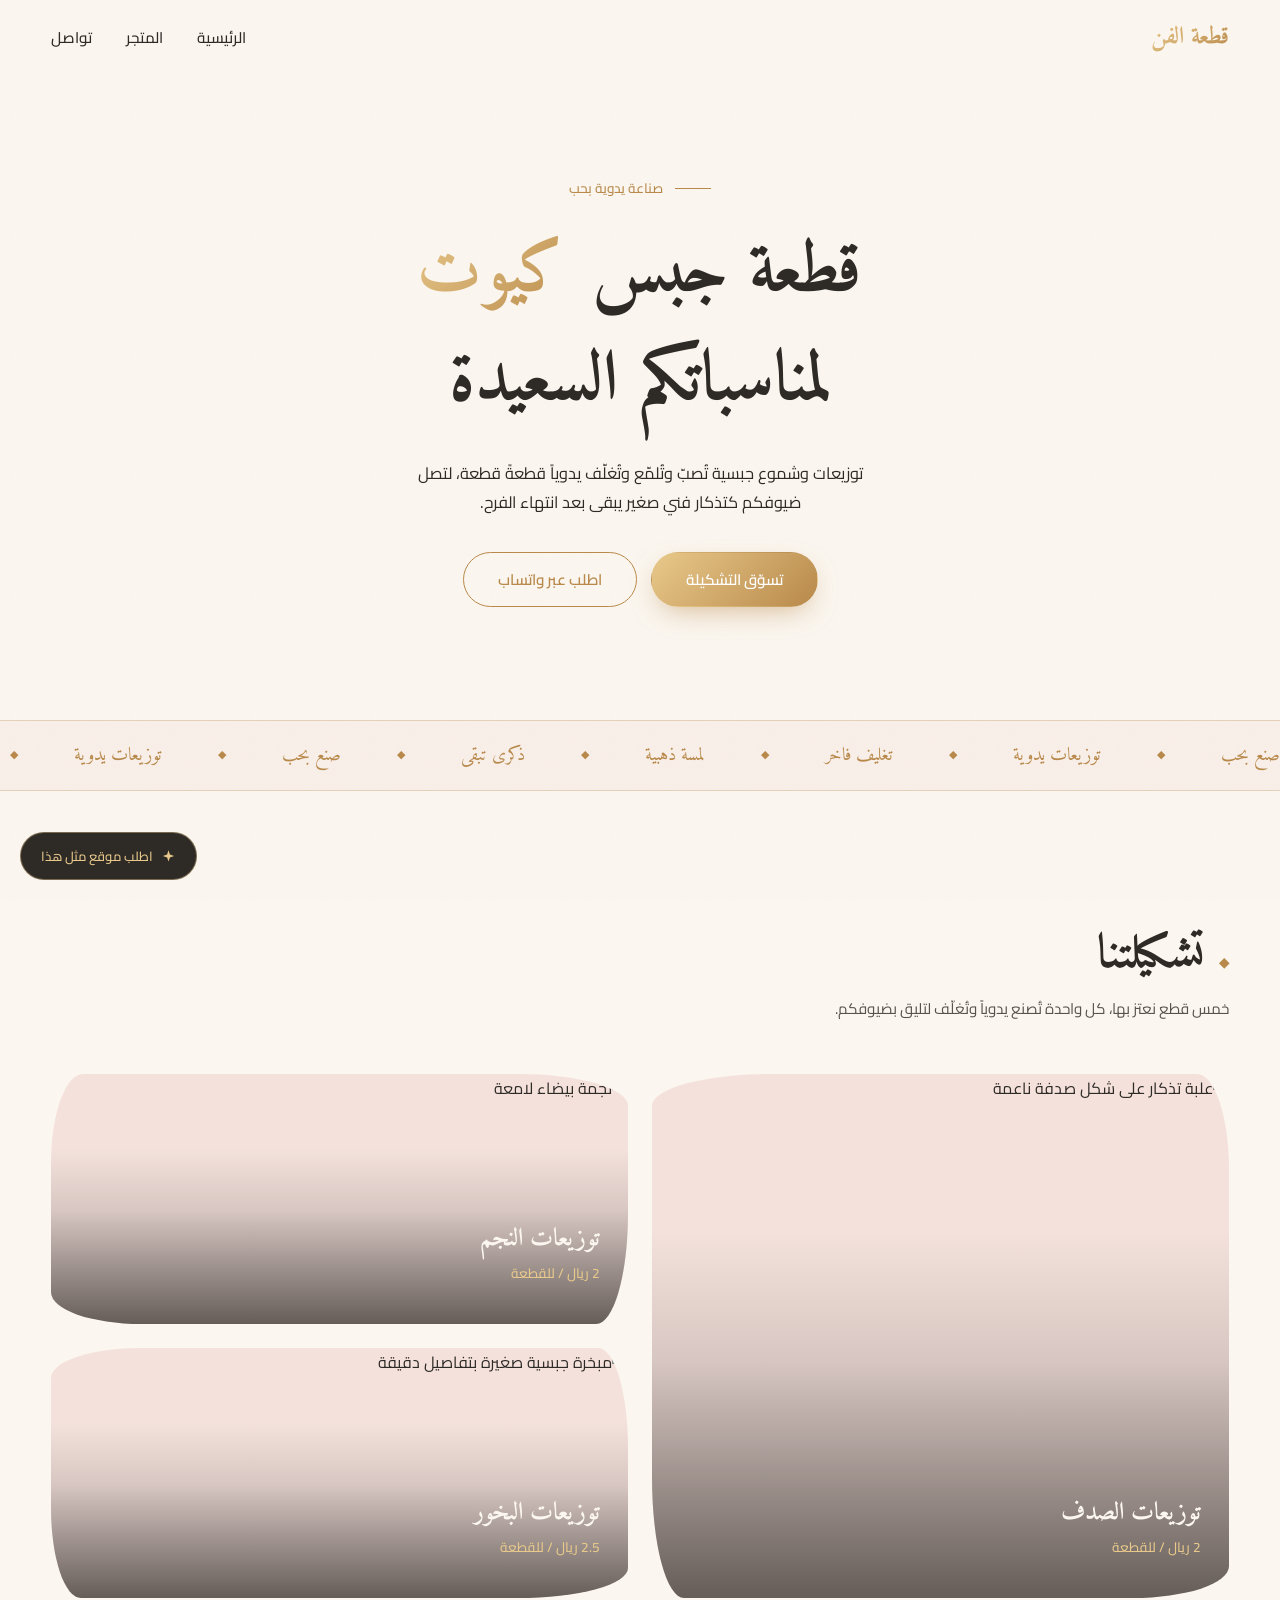
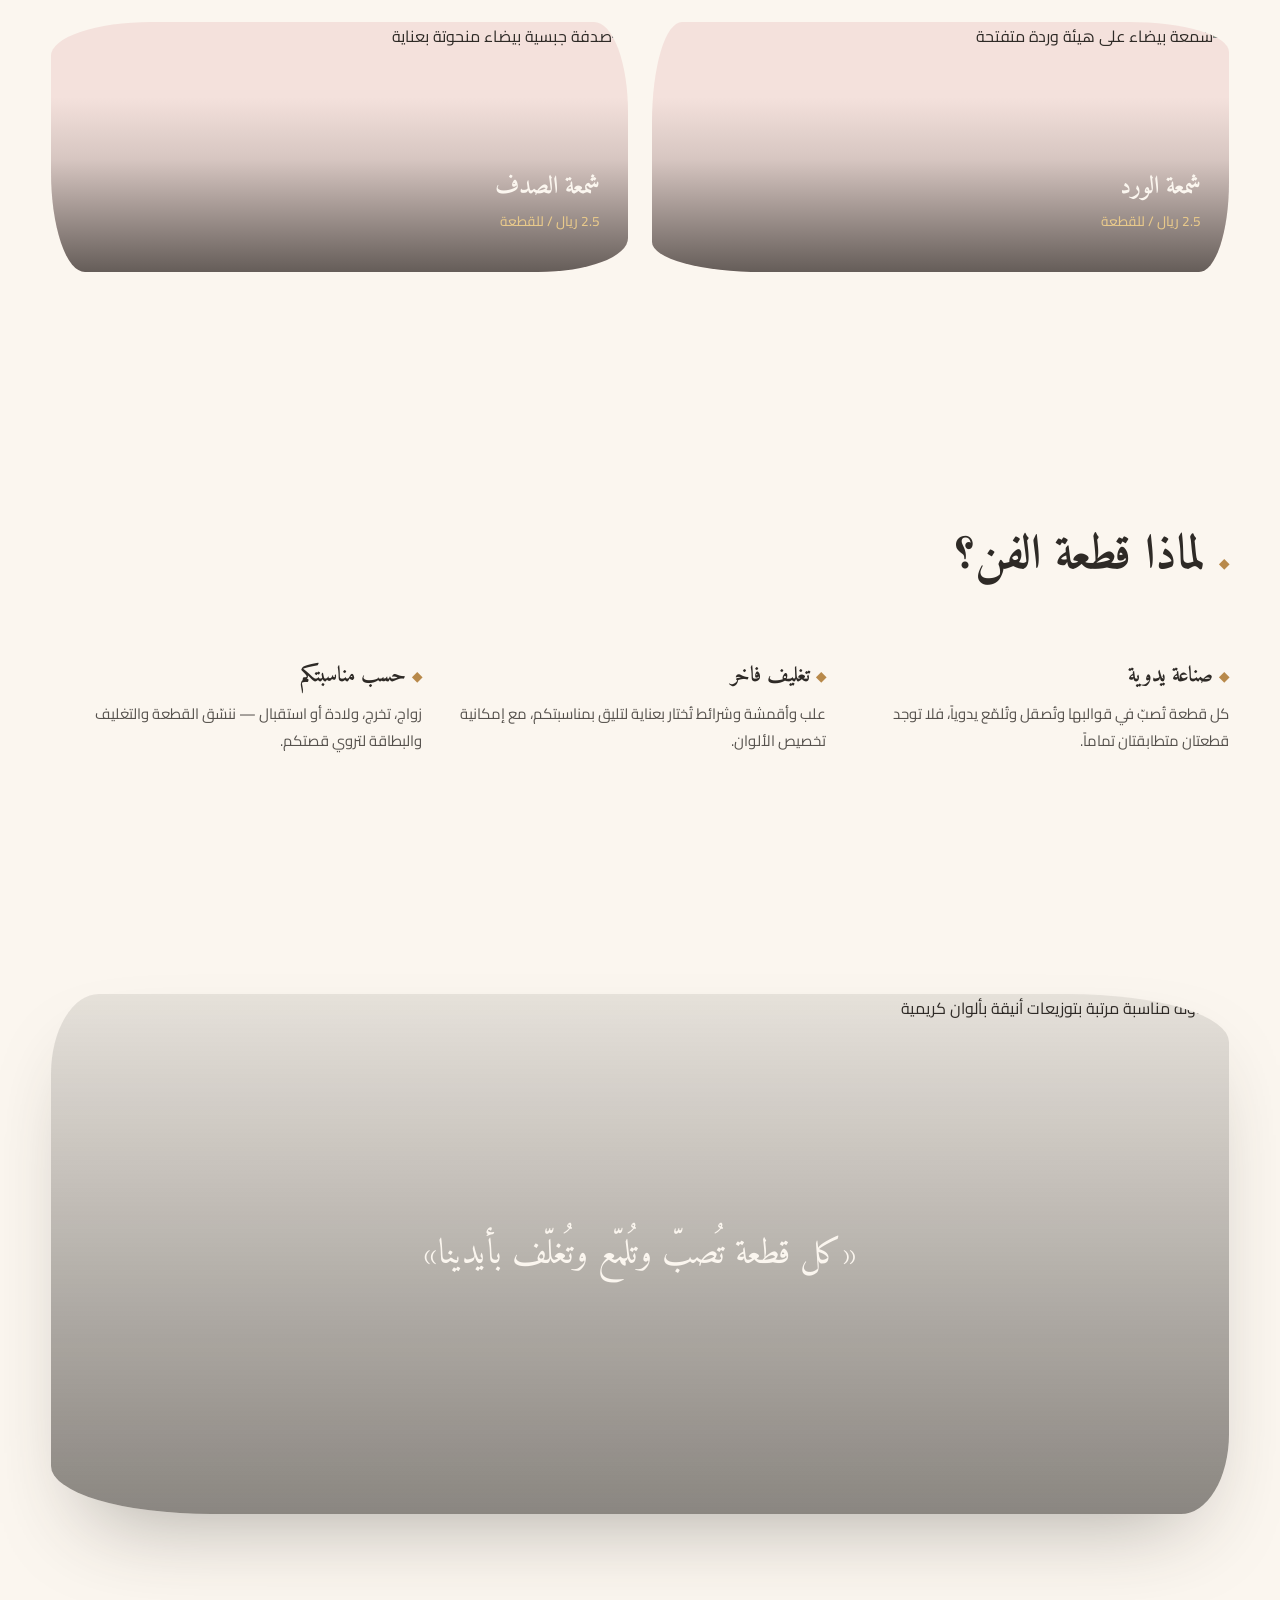
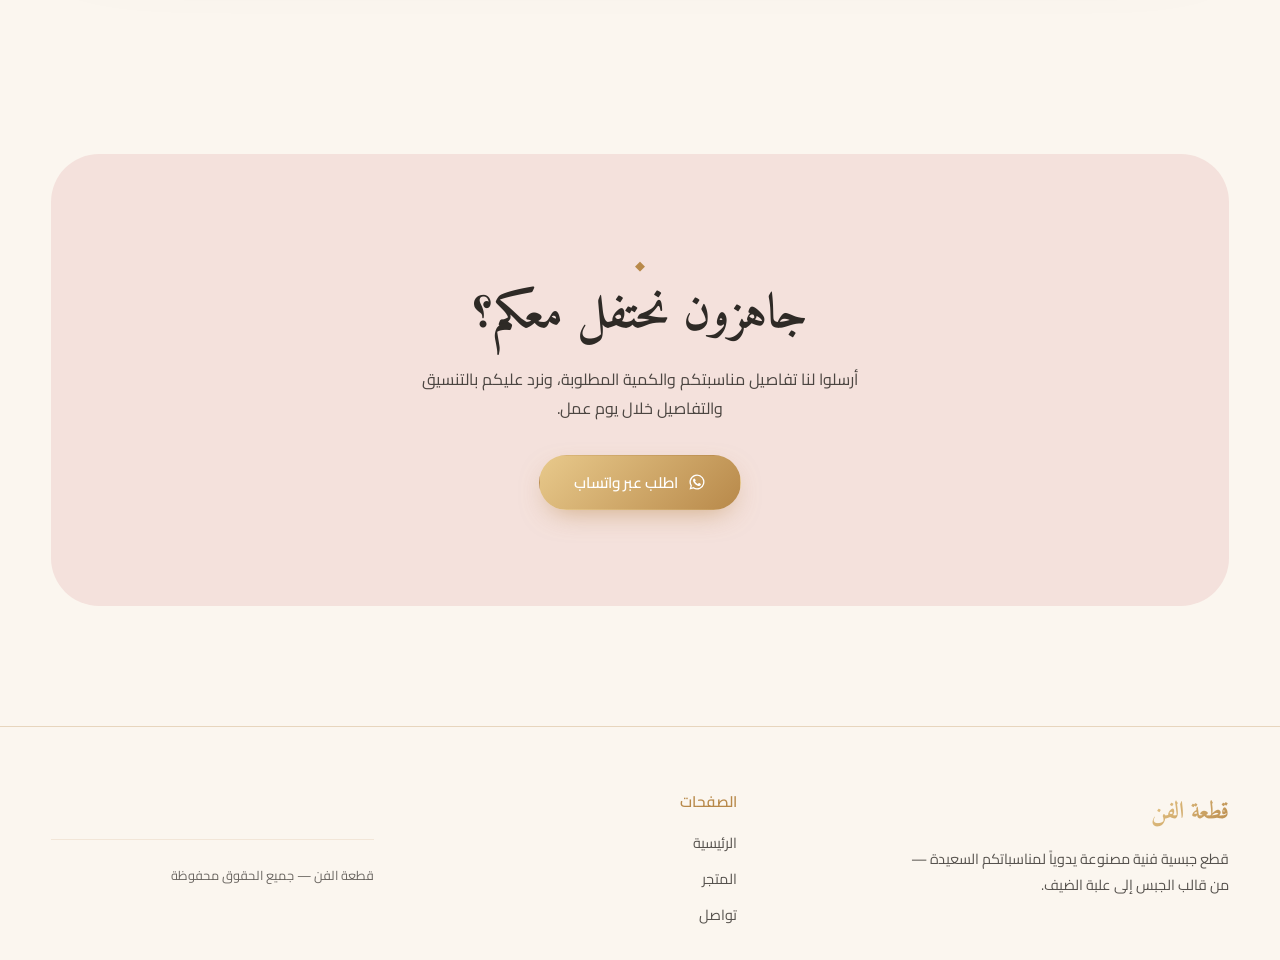
==== commit 236ad7e7: "Initial commit" ====
--- a/index.html
+++ b/index.html
@@ -23,13 +23,13 @@
       <ul class="nav-links">
         <li><a href="index.html" data-testid="nav-link-home">الرئيسية</a></li>
         <li><a href="index.html#shop" data-testid="nav-link-shop">المتجر</a></li>
-        <li><a href="https://wa.me/966576432250?text=مرحباً،%20أرغب%20بالاستفسار%20عن%20التوزيعات" target="_blank" rel="noopener" data-testid="nav-link-contact">تواصل</a></li>
+        <!-- تعديل: تغيير الرابط للنزول لقسم التواصل -->
+        <li><a href="#contact" data-testid="nav-link-contact">تواصل</a></li>
       </ul>
     </div>
   </header>
 
   <main>
-    <!-- Hero -->
     <section class="hero">
       <div class="container hero-grid">
         <div class="hero-copy">
@@ -41,13 +41,12 @@
           <p class="hero-text" data-testid="hero-text">توزيعات وشموع جبسية تُصبّ وتُلمّع وتُغلّف يدوياً قطعةً قطعة، لتصل ضيوفكم كتذكار فني صغير يبقى بعد انتهاء الفرح.</p>
           <div class="hero-cta">
             <a href="#shop" class="btn btn-gold" data-testid="hero-shop-btn">تسوّق التشكيلة</a>
-            <a href="https://wa.me/966576432250?text=مرحباً،%20أرغب%20بالاستفسار%20عن%20التوزيعات" target="_blank" rel="noopener" class="btn btn-outline" data-testid="hero-whatsapp-btn">اطلب عبر واتساب</a>
+            <a href="https://wa.me/966576432250" target="_blank" rel="noopener" class="btn btn-outline" data-testid="hero-whatsapp-btn">اطلب عبر واتساب</a>
           </div>
         </div>
       </div>
     </section>
 
-    <!-- Marquee -->
     <div class="marquee" aria-hidden="true">
       <div class="marquee-track">
         <span>صنع بحب <i>◆</i> توزيعات يدوية <i>◆</i> تغليف فاخر <i>◆</i> لمسة ذهبية <i>◆</i> ذكرى تبقى <i>◆</i></span>
@@ -55,12 +54,10 @@
       </div>
     </div>
 
-    <!-- Shop / Bento -->
     <section id="shop">
       <div class="container">
         <div class="reveal">
-          <span class="ornament">◆</span>
-          <h2 class="section-title" data-testid="shop-title">تشكيلتنا</h2>
+          <h2 class="section-title" data-testid="shop-title"><span class="ornament">◆</span> تشكيلتنا</h2>
           <p class="section-sub">خمس قطع نعتز بها، كل واحدة تُصنع يدوياً وتُغلّف لتليق بضيوفكم.</p>
         </div>
         <div class="bento">
@@ -88,34 +85,28 @@
       </div>
     </section>
 
-    <!-- Features -->
     <section>
       <div class="container">
         <div class="reveal">
-          <span class="ornament">◆</span>
-          <h2 class="section-title" data-testid="features-title">لماذا قطعة الفن؟</h2>
+          <h2 class="section-title" data-testid="features-title"><span class="ornament">◆</span> لماذا قطعة الفن؟</h2>
         </div>
         <div class="features">
           <div class="feature reveal" data-testid="feature-handmade">
-            <span class="diamond">◆</span>
-            <h3>صناعة يدوية</h3>
+            <h3><span class="ornament">◆</span> صناعة يدوية</h3>
             <p>كل قطعة تُصبّ في قوالبها وتُصقل وتُلمّع يدوياً، فلا توجد قطعتان متطابقتان تماماً.</p>
           </div>
           <div class="feature reveal d1" data-testid="feature-packaging">
-            <span class="diamond">◆</span>
-            <h3>تغليف فاخر</h3>
+            <h3><span class="ornament">◆</span> تغليف فاخر</h3>
             <p>علب وأقمشة وشرائط تُختار بعناية لتليق بمناسبتكم، مع إمكانية تخصيص الألوان.</p>
           </div>
           <div class="feature reveal d2" data-testid="feature-custom">
-            <span class="diamond">◆</span>
-            <h3>حسب مناسبتكم</h3>
+            <h3><span class="ornament">◆</span> حسب مناسبتكم</h3>
             <p>زواج، تخرج، ولادة أو استقبال — ننسّق القطعة والتغليف والبطاقة لتروي قصتكم.</p>
           </div>
         </div>
       </div>
     </section>
 
-    <!-- Lifestyle -->
     <section>
       <div class="container reveal">
         <figure class="lifestyle-frame">
@@ -127,14 +118,13 @@
       </div>
     </section>
 
-    <!-- CTA -->
-    <section>
+    <section id="contact">
       <div class="container reveal">
         <div class="cta-band">
           <span class="ornament">◆</span>
           <h2 data-testid="cta-title">جاهزون نحتفل معكم؟</h2>
           <p>أرسلوا لنا تفاصيل مناسبتكم والكمية المطلوبة، ونرد عليكم بالتنسيق والتفاصيل خلال يوم عمل.</p>
-          <a href="https://wa.me/966576432250?text=مرحباً،%20أرغب%20بالاستفسار%20عن%20التوزيعات" target="_blank" rel="noopener" class="btn btn-gold" data-testid="cta-whatsapp-btn">
+          <a href="https://wa.me/966576432250" target="_blank" rel="noopener" class="btn btn-gold" data-testid="cta-whatsapp-btn">
             <svg viewBox="0 0 24 24" fill="currentColor" aria-hidden="true"><path d="M12 2a10 10 0 0 0-8.6 15.1L2 22l5-1.3A10 10 0 1 0 12 2zm0 18.2c-1.5 0-3-.4-4.2-1.2l-.3-.2-3 .8.8-2.9-.2-.3A8.2 8.2 0 1 1 12 20.2zm4.6-6.1c-.3-.1-1.5-.7-1.7-.8-.2-.1-.4-.1-.6.1-.2.3-.6.8-.8 1-.1.2-.3.2-.5.1a6.7 6.7 0 0 1-3.4-3c-.3-.4 0-.5.2-.7l.4-.5c.1-.2.1-.4 0-.5l-.8-1.9c-.2-.5-.4-.4-.6-.4h-.5c-.2 0-.5.1-.7.3-.2.3-.9.9-.9 2.2s.9 2.5 1.1 2.7c.1.2 1.8 2.8 4.4 3.9.6.3 1.1.4 1.5.6.6.2 1.2.2 1.6.1.5-.1 1.5-.6 1.7-1.2.2-.6.2-1.1.1-1.2 0-.2-.2-.2-.5-.3z"/></svg>
             اطلب عبر واتساب
           </a>
@@ -151,23 +141,16 @@
           <p>قطع جبسية فنية مصنوعة يدوياً لمناسباتكم السعيدة — من قالب الجبس إلى علبة الضيف.</p>
         </div>
         <div>
-          <h4>روابط</h4>
+          <h4>الصفحات</h4>
           <ul>
             <li><a href="index.html" data-testid="footer-link-home">الرئيسية</a></li>
             <li><a href="index.html#shop" data-testid="footer-link-shop">المتجر</a></li>
-            <li><a href="https://wa.me/966576432250?text=مرحباً،%20أرغب%20بالاستفسار%20عن%20التوزيعات" target="_blank" rel="noopener" data-testid="footer-link-contact">تواصل</a></li>
+            <li><a href="#contact" data-testid="footer-link-contact">تواصل</a></li>
           </ul>
         </div>
         <div>
-          <h4>الطلب والتواصل</h4>
-          <ul>
-            <li><a href="https://wa.me/966576432250?text=مرحباً،%20أرغب%20بالاستفسار%20عن%20التوزيعات" target="_blank" rel="noopener" data-testid="footer-whatsapp">واتساب: ‎+966 57 643 2250</a></li>
-          </ul>
-        </div>
-      </div>
       <div class="footer-bottom">
-        <span data-testid="footer-rights">© 2026 قطعة الفن — جميع الحقوق محفوظة</span>
-        <span>صنع بحب في السعودية</span>
+        <span data-testid="footer-rights">قطعة الفن — جميع الحقوق محفوظة</span>
       </div>
     </div>
   </footer>
@@ -181,7 +164,7 @@
       <button class="popup-close" data-testid="popup-close-btn" aria-label="إغلاق">✕</button>
       <h3>أعجبك الموقع؟</h3>
       <p>اطلب موقعاً أنيقاً مثل هذا لعرض منتجاتك واستقبال طلباتك عبر واتساب.</p>
-      <a href="https://wa.me/966578550197?text=مرحباً،%20أرغب%20بطلب%20موقع%20مثل%20«قطعة%20الفن»" target="_blank" rel="noopener" class="btn btn-gold" data-testid="popup-whatsapp-btn">تواصل عبر واتساب</a>
+      <a href="https://wa.me/966578550197" target="_blank" rel="noopener" class="btn btn-gold" data-testid="popup-whatsapp-btn">تواصل عبر واتساب</a>
     </div>
   </div>
 </body>
--- a/style.css
+++ b/style.css
@@ -1,8 +1,3 @@
-/* ============================================================
-   قطعة الفن — Luxury Gypsum Favors
-   Palette: Ivory / Nude / Deep Gold / Light Gold / Ink
-   ============================================================ */
-
 :root {
   --ivory: #FBF6EF;
   --nude: #F4E1DC;
@@ -28,7 +23,6 @@
   overflow-x: hidden;
 }
 
-/* subtle grain */
 body::after {
   content: '';
   position: fixed;
@@ -49,10 +43,9 @@
 
 .container { width: min(1200px, 92%); margin-inline: auto; }
 
-section { padding-block: 72px; position: relative; z-index: 2; }
+section { padding-block: 72px; position: relative; z-index: 2; scroll-margin-top: 90px; }
 @media (min-width: 1024px) { section { padding-block: 120px; } }
 
-/* ---------- Ornaments & shared bits ---------- */
 .ornament { color: var(--gold); font-size: .8rem; letter-spacing: 0; }
 
 .gold-divider {
@@ -70,7 +63,6 @@
 .section-title { font-size: clamp(1.9rem, 4vw, 3rem); margin-block: 8px 4px; }
 .section-sub { max-width: 520px; font-size: .95rem; opacity: .8; }
 
-/* ---------- Buttons ---------- */
 .btn {
   display: inline-flex; align-items: center; justify-content: center; gap: 10px;
   min-height: 48px; padding: 13px 34px;
@@ -88,7 +80,6 @@
 .btn-outline { border-color: var(--gold); color: var(--gold); background: transparent; }
 .btn-outline:hover { background: rgba(184, 137, 74, .08); transform: translateY(-3px); }
 
-/* ---------- Navbar ---------- */
 .navbar {
   position: fixed; inset-inline: 0; top: 0; z-index: 50;
   transition: background-color .4s var(--ease), box-shadow .4s var(--ease), backdrop-filter .4s var(--ease);
@@ -105,22 +96,27 @@
 }
 .logo {
   font-family: var(--font-head); font-weight: 700;
-  font-size: 1.5rem;
+  font-size: 1.3rem;
   background: var(--gold-grad);
   -webkit-background-clip: text; background-clip: text;
   -webkit-text-fill-color: transparent; color: transparent;
 }
-.nav-links { display: none; align-items: center; gap: 34px; list-style: none; }
-.nav-links a { font-weight: 500; font-size: .95rem; position: relative; padding-block: 4px; }
+
+.nav-links { display: flex; align-items: center; gap: 14px; list-style: none; }
+.nav-links a { font-weight: 600; font-size: .8rem; position: relative; padding-block: 4px; }
 .nav-links a::after {
   content: ''; position: absolute; bottom: 0; inset-inline-start: 0;
   width: 0; height: 1px; background: var(--gold);
   transition: width .4s var(--ease);
 }
 .nav-links a:hover::after { width: 100%; }
-@media (min-width: 768px) { .nav-links { display: flex; } }
-
-/* ---------- Hero ---------- */
+
+@media (min-width: 768px) { 
+  .logo { font-size: 1.5rem; }
+  .nav-links { gap: 34px; } 
+  .nav-links a { font-size: .95rem; font-weight: 500; }
+}
+
 .hero {
   min-height: 80svh;
   display: flex; align-items: center; justify-content: center;
@@ -151,7 +147,6 @@
 .hero-cta { display: flex; flex-wrap: wrap; justify-content: center; gap: 14px; margin-top: 34px; animation: fadeUp .6s var(--ease) .6s both; }
 @keyframes fadeUp { from { opacity: 0; transform: translateY(24px); } to { opacity: 1; transform: translateY(0); } }
 
-/* ---------- Marquee ---------- */
 .marquee {
   border-block: 1px solid rgba(184, 137, 74, .3);
   padding-block: 18px; overflow: hidden;
@@ -169,7 +164,6 @@
 .marquee-track i { font-style: normal; font-size: .7rem; color: var(--gold); }
 @keyframes marquee { to { transform: translateX(50%); } }
 
-/* ---------- Bento grid ---------- */
 .bento {
   display: grid; gap: 20px; margin-top: 52px;
   grid-auto-rows: 300px;
@@ -214,7 +208,6 @@
   .bento-item:nth-child(5) { grid-column: span 3; }
 }
 
-/* ---------- Features ---------- */
 .features { display: grid; gap: 44px; margin-top: 56px; }
 @media (min-width: 768px) { .features { grid-template-columns: repeat(3, 1fr); gap: 32px; } }
 .feature { text-align: start; }
@@ -222,7 +215,6 @@
 .feature h3 { font-size: 1.35rem; margin-block: 12px 8px; }
 .feature p { font-size: .93rem; opacity: .8; }
 
-/* ---------- Lifestyle strip ---------- */
 .lifestyle-frame {
   position: relative; overflow: hidden;
   border-radius: 48px 160px 48px 160px / 80px 48px 80px 48px;
@@ -239,12 +231,10 @@
   color: var(--ivory); max-width: 640px;
 }
 
-/* ---------- CTA ---------- */
 .cta-band { background: var(--nude); border-radius: 48px; padding: clamp(48px, 8vw, 96px) clamp(24px, 6vw, 80px); text-align: center; }
 .cta-band h2 { font-size: clamp(1.9rem, 4.5vw, 3rem); }
 .cta-band p { margin: 14px auto 32px; max-width: 480px; opacity: .85; }
 
-/* ---------- Footer ---------- */
 .footer { border-top: 1px solid rgba(184,137,74,.3); padding-block: 64px 32px; position: relative; z-index: 2; }
 .footer-grid { display: grid; gap: 40px; }
 @media (min-width: 768px) { .footer-grid { grid-template-columns: 1.4fr 1fr 1fr; } }
@@ -260,7 +250,6 @@
   font-size: .8rem; opacity: .7;
 }
 
-/* ---------- Product page ---------- */
 .product-main { padding-top: 110px; }
 .p-banner {
   overflow: hidden; position: relative;
@@ -300,7 +289,6 @@
 .other-item:hover img { transform: scale(1.06); }
 .other-item span { display: block; margin-top: 12px; font-family: var(--font-head); font-size: 1.05rem; }
 
-/* ---------- Popup ---------- */
 .site-cta-fab {
   position: fixed; left: 20px; bottom: 20px; z-index: 60;
   display: inline-flex; align-items: center; gap: 8px;
@@ -340,21 +328,36 @@
 }
 .popup-close:hover { background: rgba(184,137,74,.12); }
 
-/* ---------- Reveal on scroll ---------- */
 .reveal { opacity: 0; transform: translateY(32px); transition: opacity .7s ease, transform .7s var(--ease); }
 .reveal.visible { opacity: 1; transform: none; }
 .reveal.d1 { transition-delay: .12s; }
 .reveal.d2 { transition-delay: .24s; }
 .reveal.d3 { transition-delay: .36s; }
 
-/* ---------- Small screens ---------- */
+.page-transition-overlay {
+  position: fixed; inset: 0; background: var(--ivory); z-index: 9999;
+  opacity: 0; pointer-events: none;
+  transition: opacity 0.5s var(--ease);
+}
+.page-transition-overlay.active { opacity: 1; pointer-events: auto; }
+
+.p-banner { animation: fadeUp 0.8s var(--ease) both !important; }
+.p-body > * { animation: fadeUp 0.6s var(--ease) both; }
+.p-body .kicker { animation-delay: 0.1s; }
+.p-body .p-title { animation-delay: 0.2s; }
+.p-body .gold-divider:first-of-type { animation-delay: 0.3s; }
+.p-body .p-desc { animation-delay: 0.4s; }
+.p-body .p-price-row { animation-delay: 0.5s; }
+.p-body .p-actions { animation-delay: 0.6s; }
+.p-body .gold-divider:last-of-type { animation-delay: 0.7s; }
+.p-body .section-title { animation-delay: 0.8s; }
+
 @media (max-width: 480px) {
   .btn { width: 100%; }
   .hero-cta, .p-actions { flex-direction: column; }
   .bento { grid-auto-rows: 260px; }
 }
 
-/* ---------- Reduced motion ---------- */
 @media (prefers-reduced-motion: reduce) {
   html { scroll-behavior: auto; }
   *, *::before, *::after { animation: none !important; transition: none !important; }
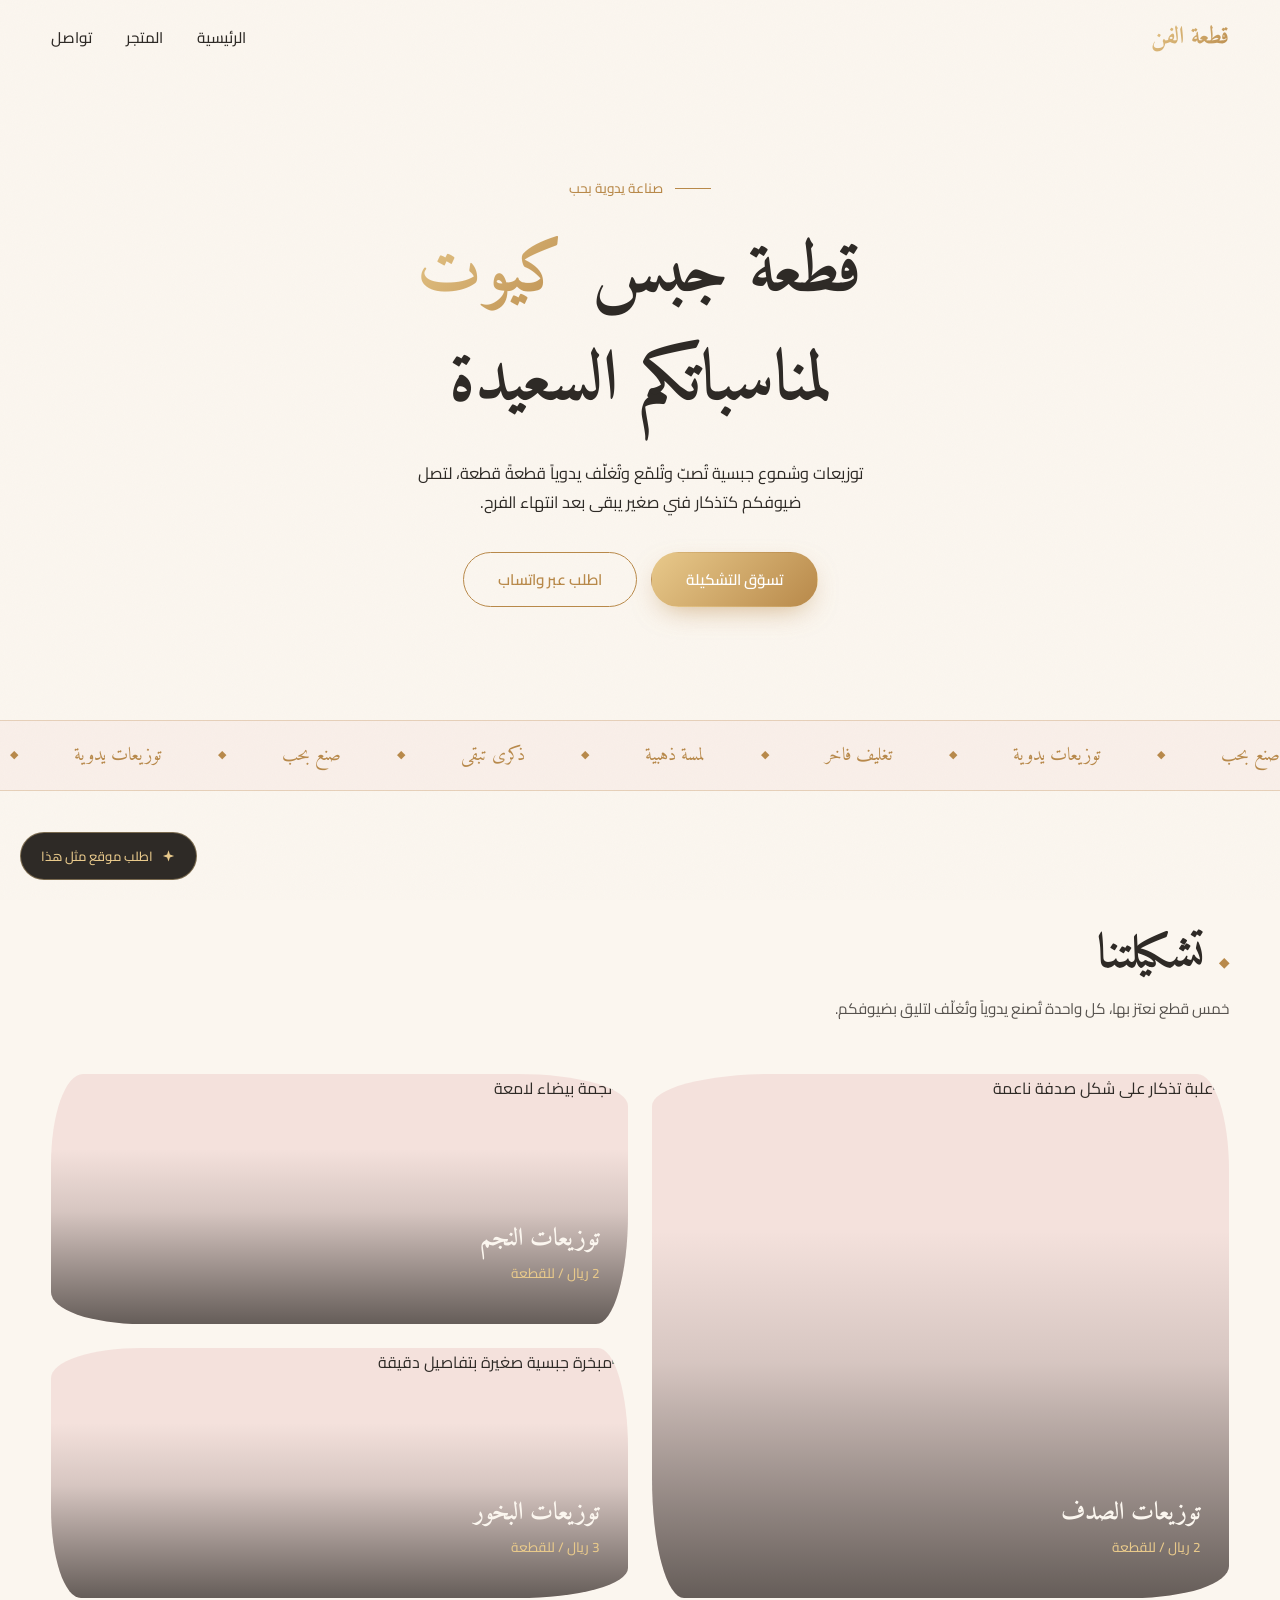
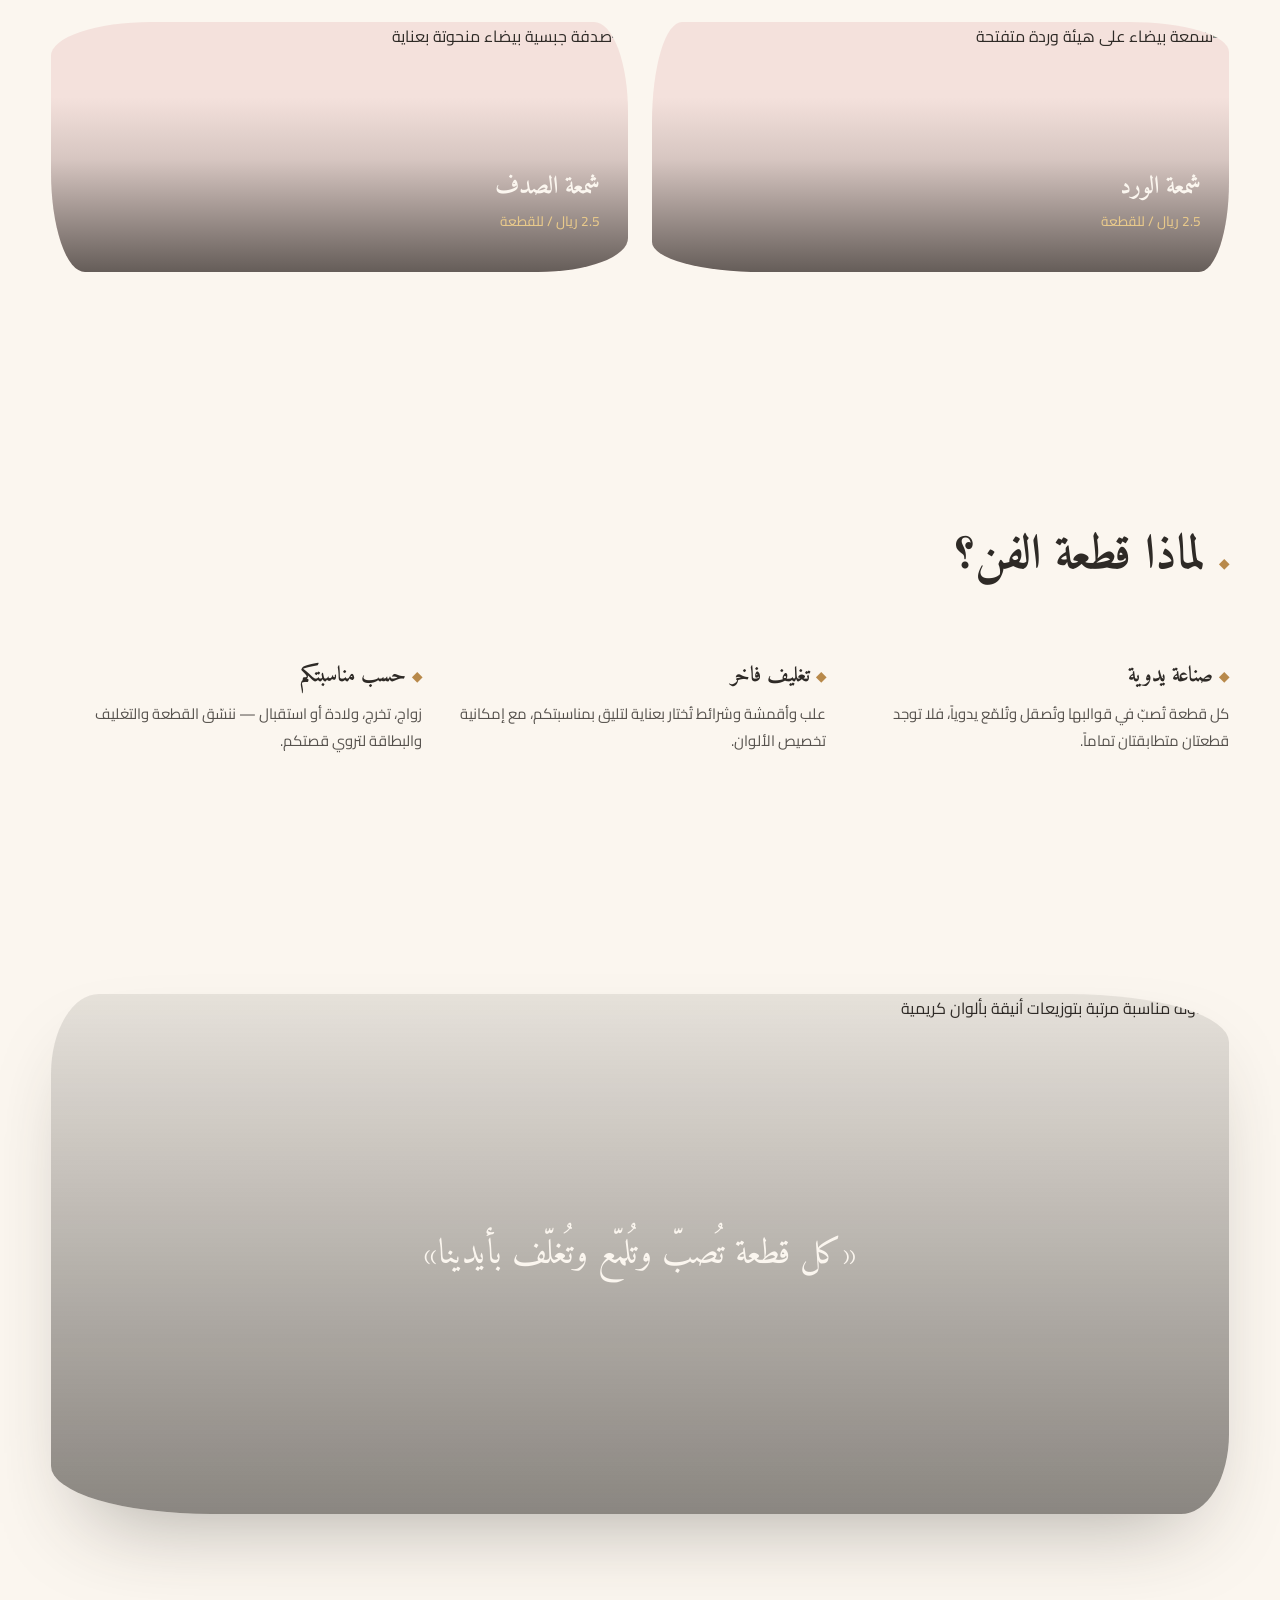
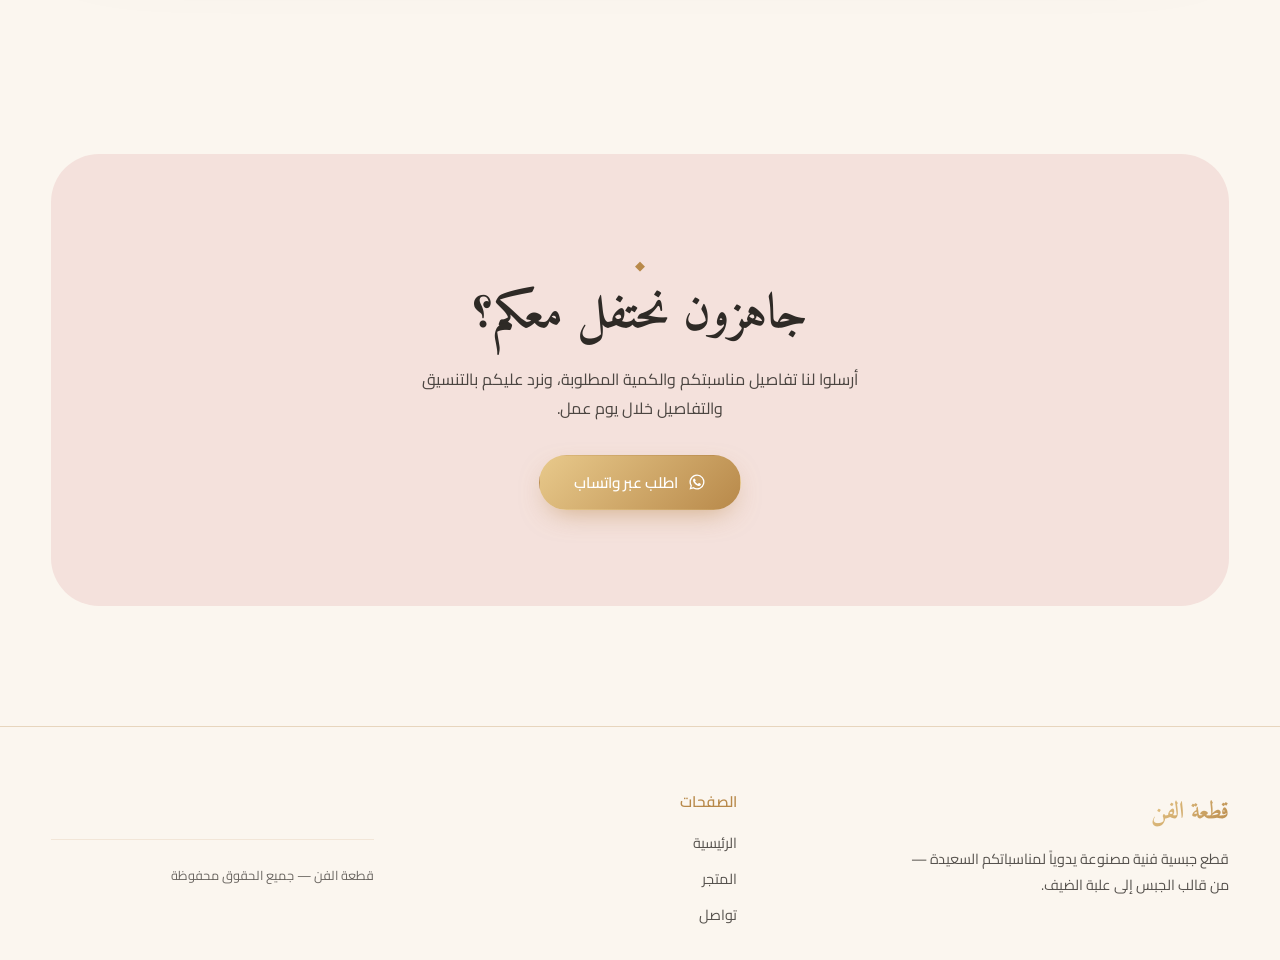
==== commit 5b4aa508: "Initial commit" ====
--- a/index.html
+++ b/index.html
@@ -71,7 +71,7 @@
           </a>
           <a href="incense.html" class="bento-item blob-3 reveal d2" data-testid="bento-incense">
             <img src="https://i.postimg.cc/3xnC2Pdm/tnzyl.jpg" alt="مبخرة جبسية صغيرة بتفاصيل دقيقة" loading="lazy">
-            <div class="bento-info"><h3>توزيعات البخور</h3><span class="bento-price">2.5 ريال / للقطعة</span><span class="bento-line"></span></div>
+            <div class="bento-info"><h3>توزيعات البخور</h3><span class="bento-price">3 ريال / للقطعة</span><span class="bento-line"></span></div>
           </a>
           <a href="rose-candle.html" class="bento-item blob-4 reveal d1" data-testid="bento-rose-candle">
             <img src="https://i.postimg.cc/ZKCCmfWz/IMG-20261004-WA0001.jpg" alt="شمعة بيضاء على هيئة وردة متفتحة" loading="lazy">
